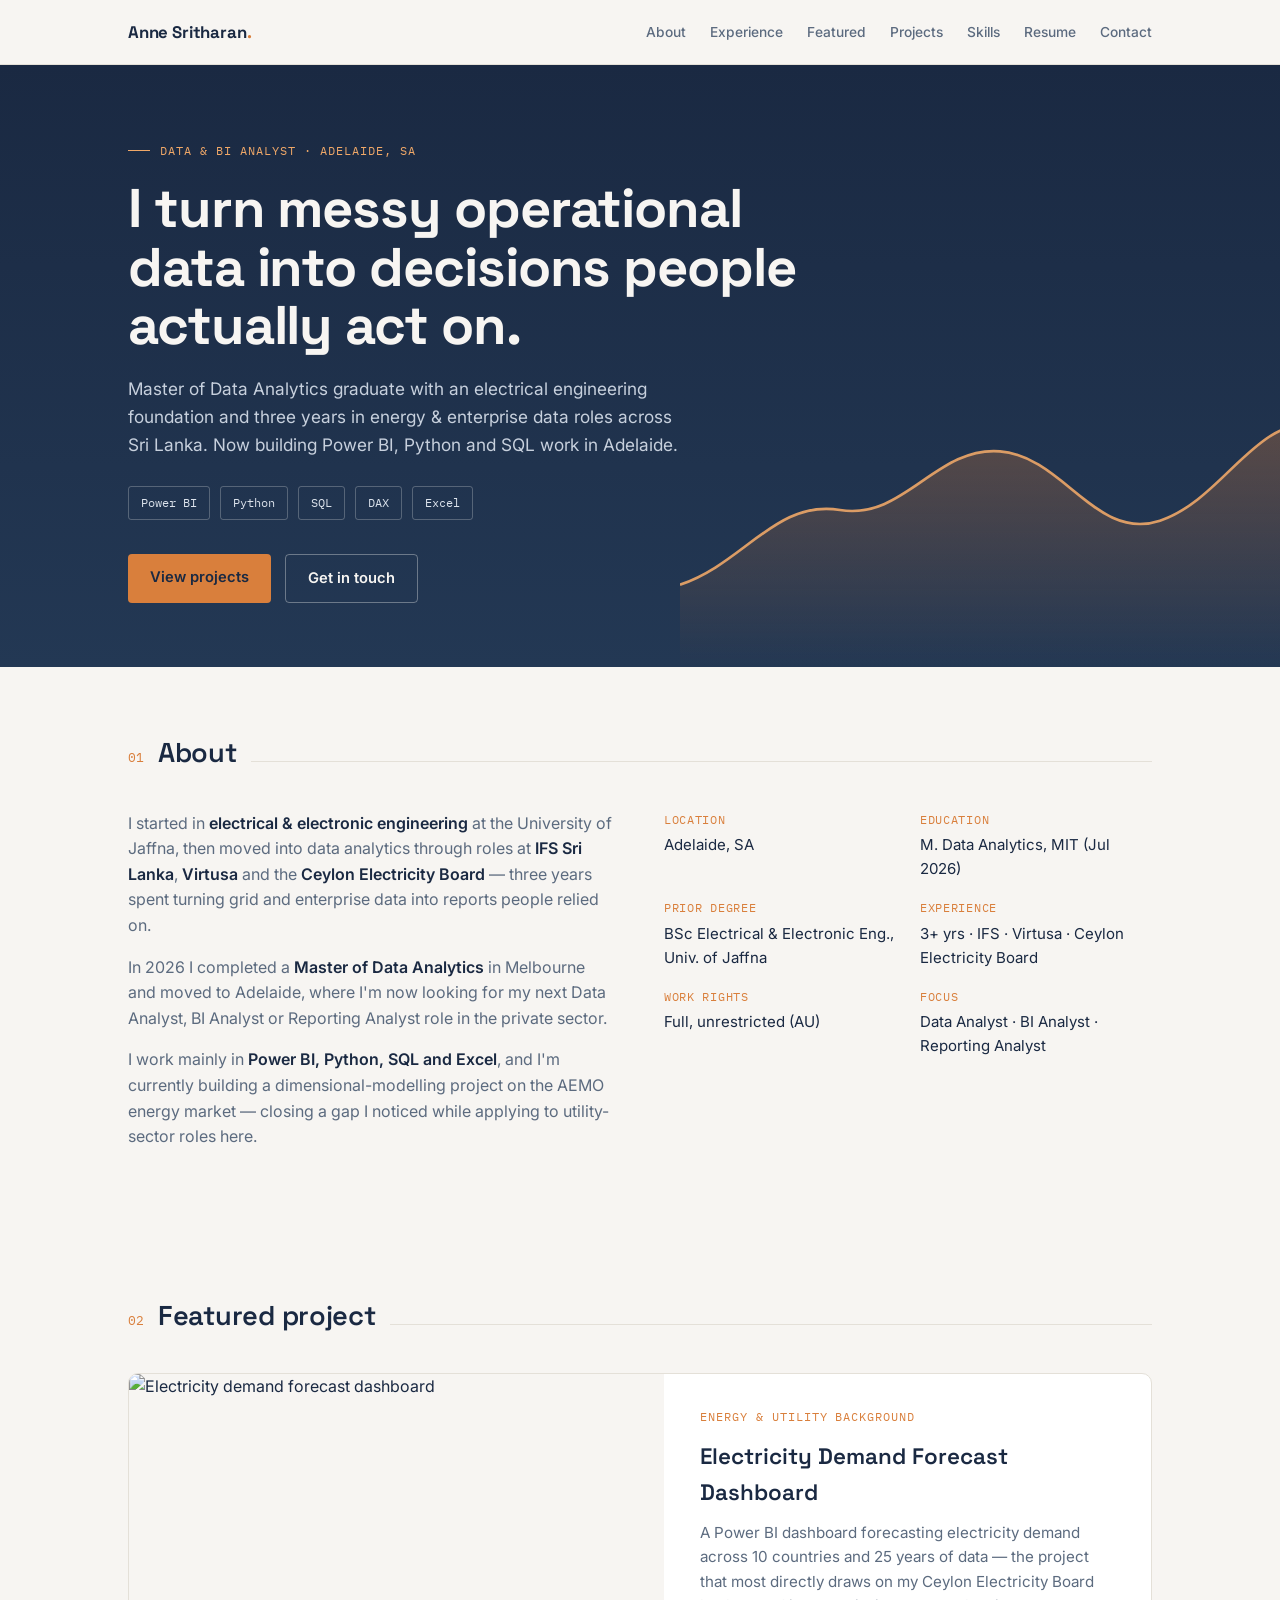
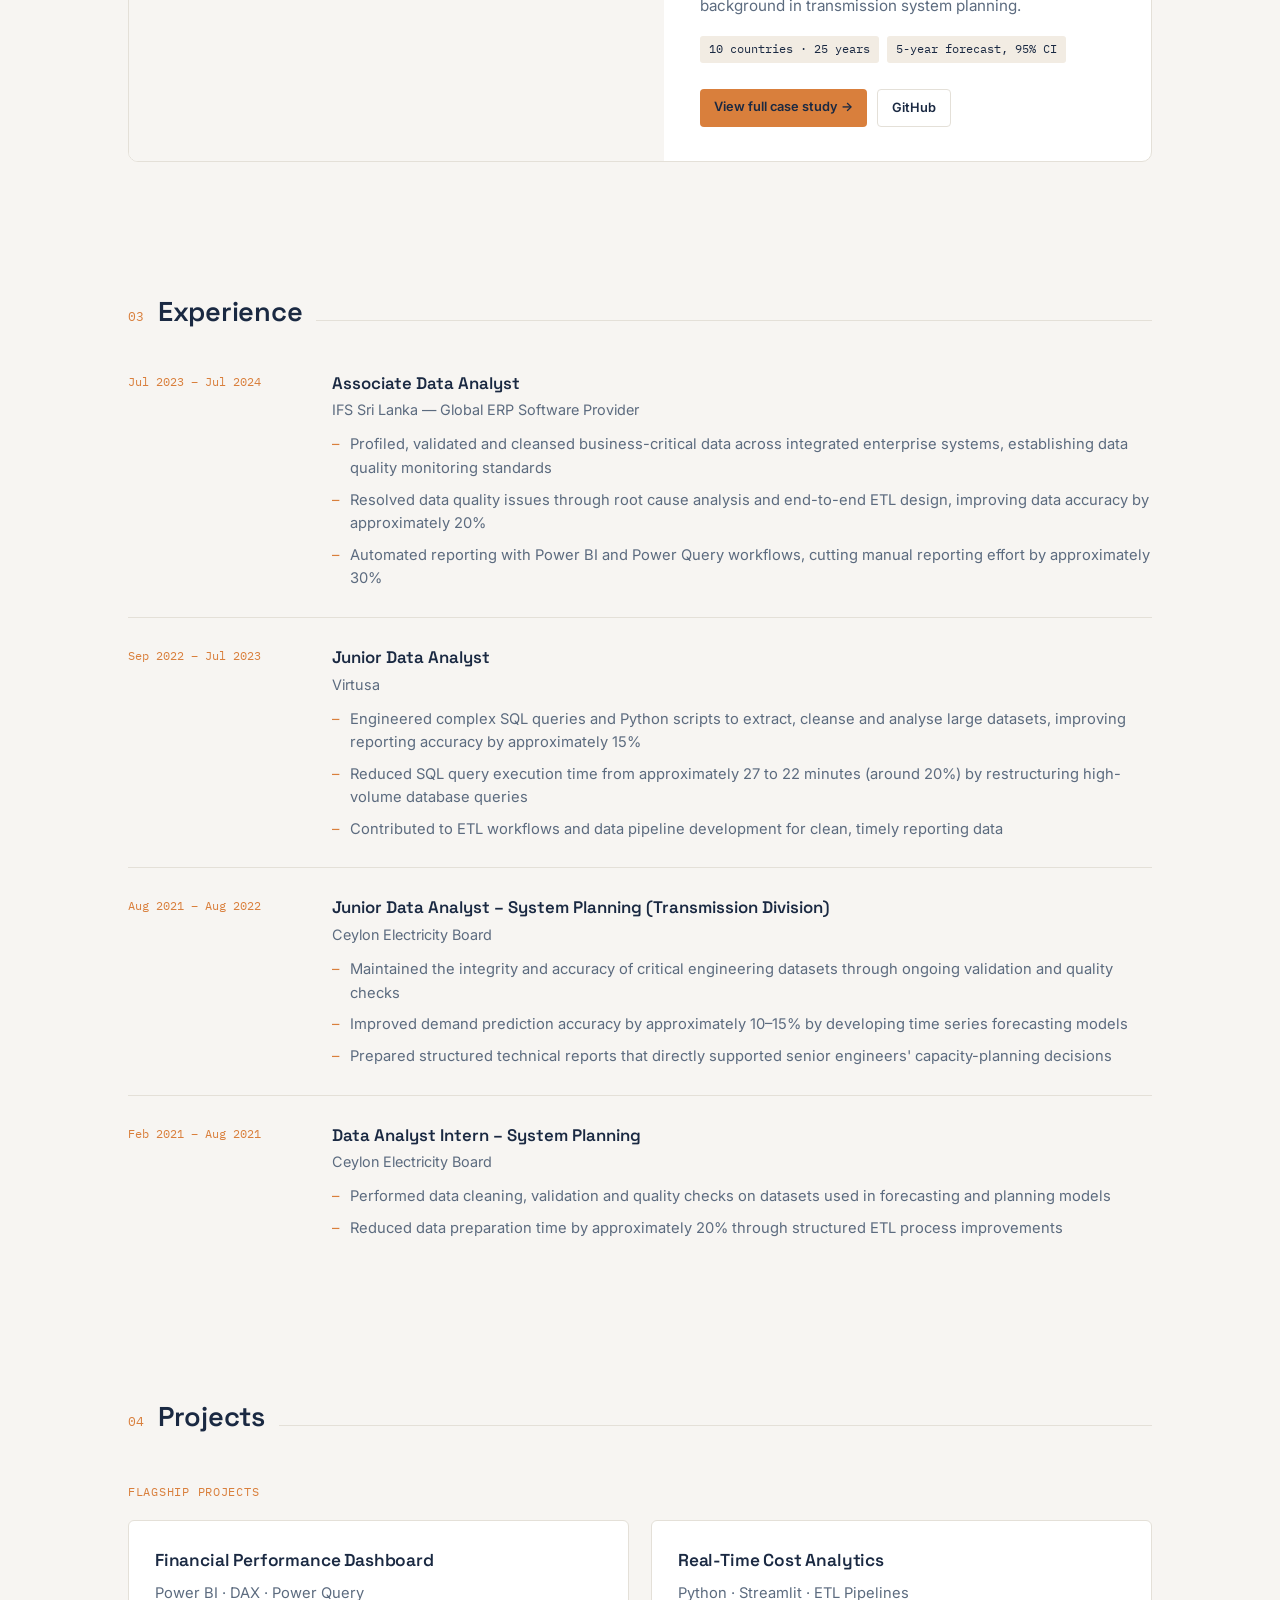
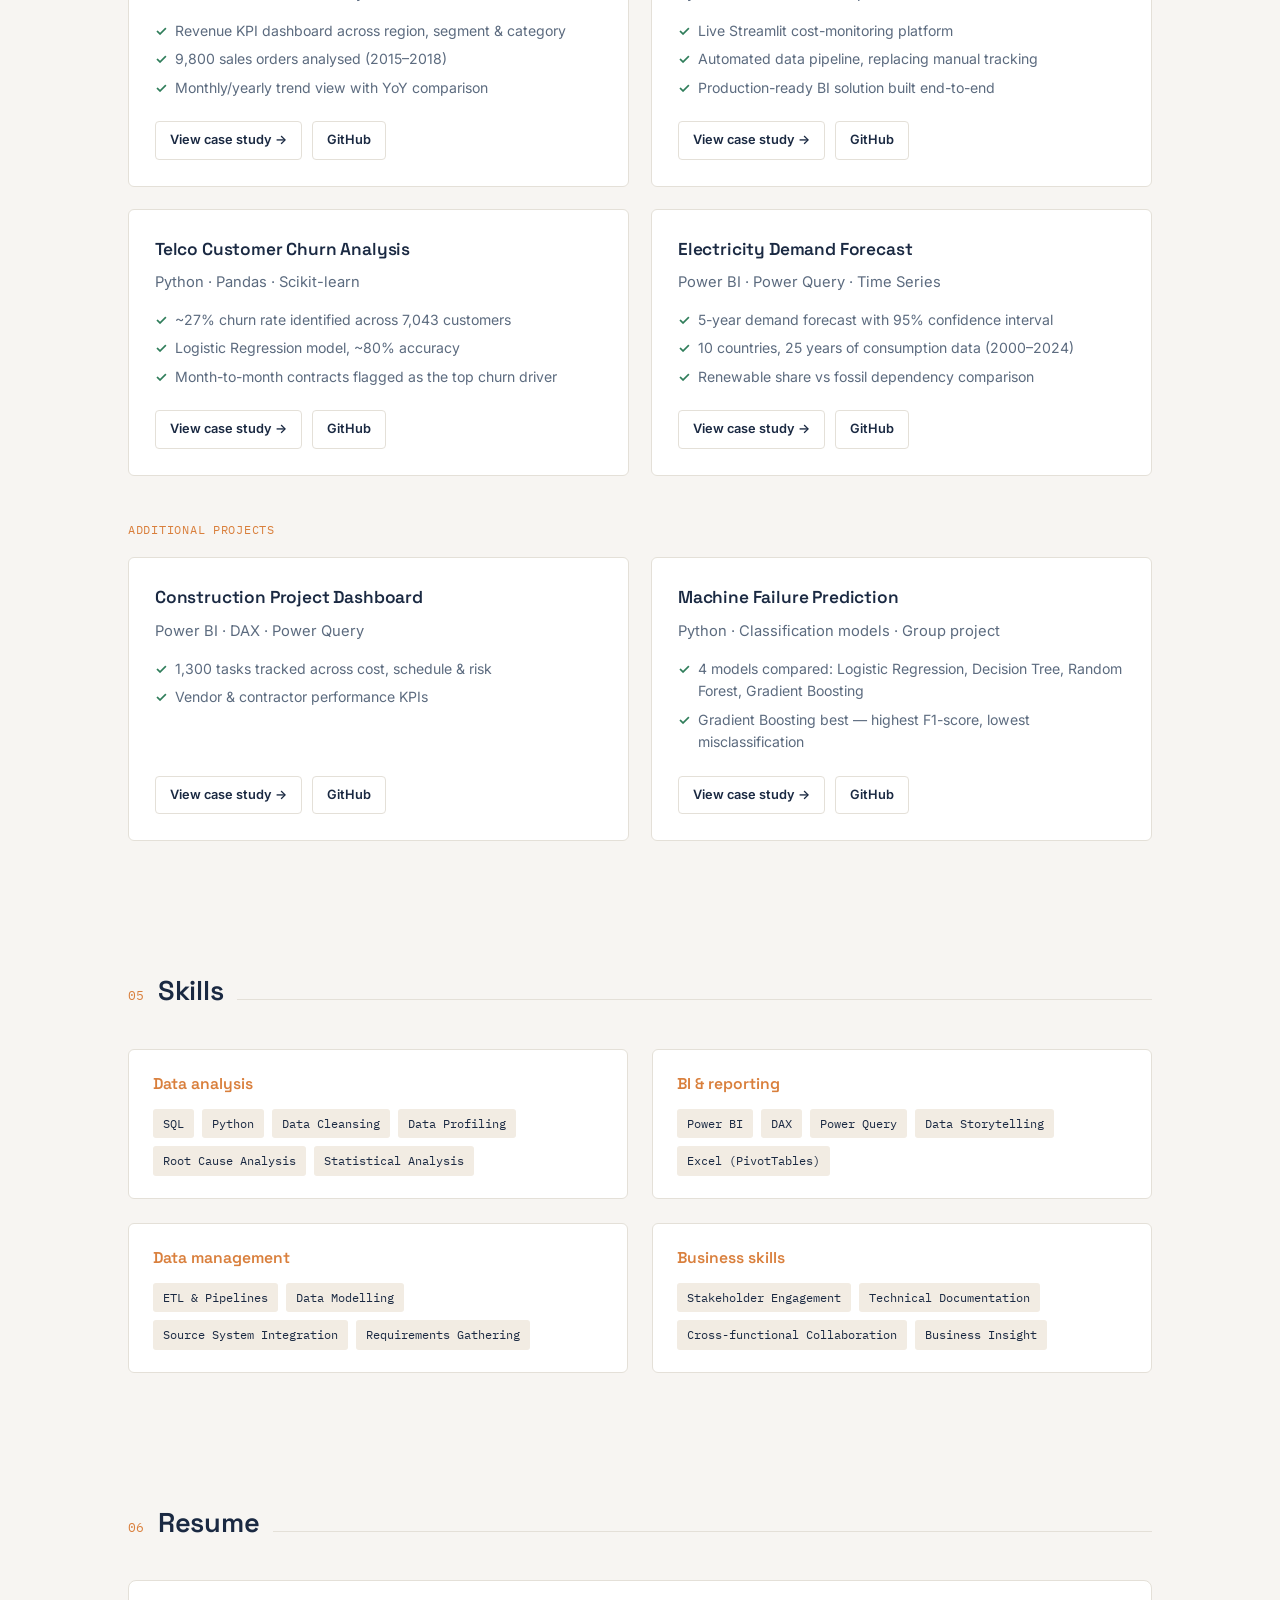
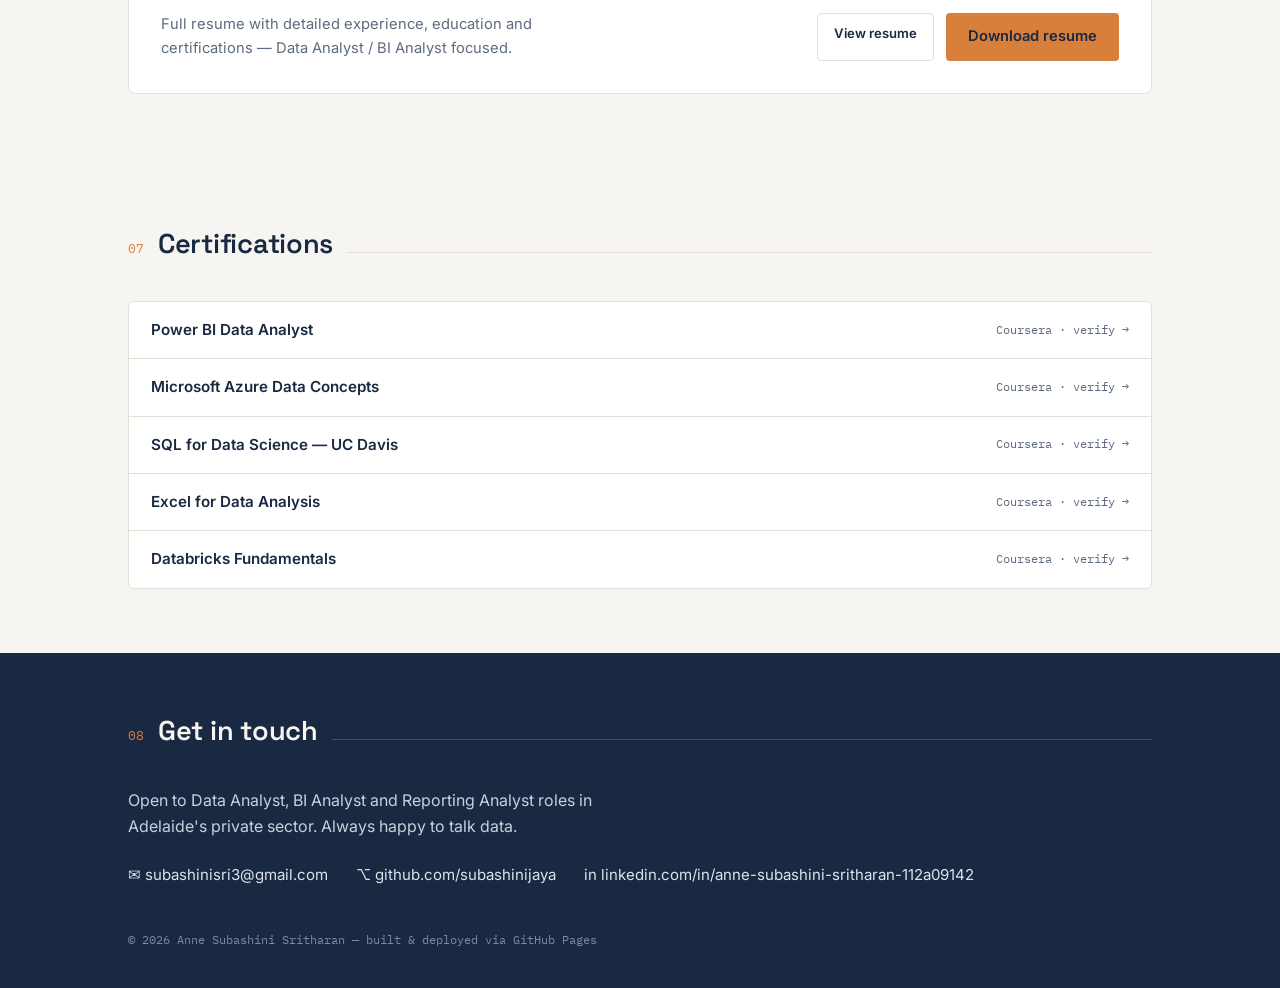
==== index.html @ 5f138689 "Add files via upload" ====
<!DOCTYPE html>
<html lang="en">
<head>
<meta charset="UTF-8">
<meta name="viewport" content="width=device-width, initial-scale=1.0">
<title>Anne Subashini Sritharan — Data & BI Analyst</title>
<meta name="description" content="Data Analyst portfolio — Power BI, Python, SQL, dimensional modelling. Adelaide, SA.">
<link rel="preconnect" href="https://fonts.googleapis.com">
<link href="https://fonts.googleapis.com/css2?family=Space+Grotesk:wght@400;500;600;700&family=Inter:wght@400;500;600&family=IBM+Plex+Mono:wght@400;500&display=swap" rel="stylesheet">
<link rel="stylesheet" href="style.css">
</head>
<body>

<nav>
  <div class="wrap">
    <a class="brand" href="#top">Anne&nbsp;Sritharan<span>.</span></a>
    <div class="navlinks">
      <a href="#about">About</a>
      <a href="#experience">Experience</a>
      <a href="#featured">Featured</a>
      <a href="#work">Projects</a>
      <a href="#skills">Skills</a>
      <a href="#resume">Resume</a>
      <a href="#contact">Contact</a>
    </div>
  </div>
</nav>

<header class="hero" id="top">
  <div class="wrap">
    <div class="eyebrow">Data &amp; BI Analyst · Adelaide, SA</div>
    <h1>I turn messy operational data into decisions people actually act on.</h1>
    <p class="hero-sub">Master of Data Analytics graduate with an electrical engineering foundation and three years in energy &amp; enterprise data roles across Sri Lanka. Now building Power BI, Python and SQL work in Adelaide.</p>
    <div class="hero-tags">
      <span class="tag">Power BI</span>
      <span class="tag">Python</span>
      <span class="tag">SQL</span>
      <span class="tag">DAX</span>
      <span class="tag">Excel</span>
    </div>
    <div class="hero-cta">
      <a class="btn btn-primary" href="#work">View projects</a>
      <a class="btn btn-ghost" href="#contact">Get in touch</a>
    </div>
  </div>

  <div class="curve-wrap">
    <svg viewBox="0 0 600 300" width="100%" height="100%" aria-hidden="true">
      <defs>
        <linearGradient id="curveFill" x1="0" y1="0" x2="0" y2="1">
          <stop offset="0%" stop-color="#D97F3C" stop-opacity="0.35"/>
          <stop offset="100%" stop-color="#D97F3C" stop-opacity="0"/>
        </linearGradient>
      </defs>
      <path class="curve-fill" fill="url(#curveFill)" d="M0,220 C60,200 90,140 150,150 C210,160 240,90 300,95 C360,100 390,180 450,160 C510,140 540,60 600,70 L600,300 L0,300 Z"/>
      <path class="curve-line" fill="none" stroke="#F0A868" stroke-width="2.5" d="M0,220 C60,200 90,140 150,150 C210,160 240,90 300,95 C360,100 390,180 450,160 C510,140 540,60 600,70"/>
      <circle class="curve-dot" cx="600" cy="70" r="5" fill="#F0A868"/>
    </svg>
  </div>
</header>

<main>
  <section id="about">
    <div class="wrap">
      <div class="sec-head"><span class="sec-num">01</span><h2>About</h2><span class="sec-line"></span></div>
      <div class="about-grid">
        <div>
          <p>I started in <strong>electrical &amp; electronic engineering</strong> at the University of Jaffna, then moved into data analytics through roles at <strong>IFS Sri Lanka</strong>, <strong>Virtusa</strong> and the <strong>Ceylon Electricity Board</strong> — three years spent turning grid and enterprise data into reports people relied on.</p>
          <p>In 2026 I completed a <strong>Master of Data Analytics</strong> in Melbourne and moved to Adelaide, where I'm now looking for my next Data Analyst, BI Analyst or Reporting Analyst role in the private sector.</p>
          <p>I work mainly in <strong>Power BI, Python, SQL and Excel</strong>, and I'm currently building a dimensional-modelling project on the AEMO energy market — closing a gap I noticed while applying to utility-sector roles here.</p>
        </div>
        <dl class="facts">
          <div class="fact"><dt>Location</dt><dd>Adelaide, SA</dd></div>
          <div class="fact"><dt>Education</dt><dd>M. Data Analytics, MIT (Jul 2026)</dd></div>
          <div class="fact"><dt>Prior degree</dt><dd>BSc Electrical &amp; Electronic Eng., Univ. of Jaffna</dd></div>
          <div class="fact"><dt>Experience</dt><dd>3+ yrs · IFS · Virtusa · Ceylon Electricity Board</dd></div>
          <div class="fact"><dt>Work rights</dt><dd>Full, unrestricted (AU)</dd></div>
          <div class="fact"><dt>Focus</dt><dd>Data Analyst · BI Analyst · Reporting Analyst</dd></div>
        </dl>
      </div>
    </div>
  </section>

  <section id="featured">
    <div class="wrap">
      <div class="sec-head"><span class="sec-num">02</span><h2>Featured project</h2><span class="sec-line"></span></div>
      <div class="featured-box">
        <img class="featured-img" src="https://raw.githubusercontent.com/subashinijaya/electricity-demand-forecast-dashboard/main/screenshot_forecast.png" alt="Electricity demand forecast dashboard">
        <div class="featured-copy">
          <div class="featured-label">Energy &amp; utility background</div>
          <h3>Electricity Demand Forecast Dashboard</h3>
          <p>A Power BI dashboard forecasting electricity demand across 10 countries and 25 years of data — the project that most directly draws on my Ceylon Electricity Board background in transmission system planning.</p>
          <div class="stat-row">
            <span class="stat">10 countries · 25 years</span>
            <span class="stat">5-year forecast, 95% CI</span>
          </div>
          <div class="card-btns">
            <a class="btn btn-primary btn-sm" href="projects/electricity-demand-forecast.html">View full case study →</a>
            <a class="btn btn-outline btn-sm" href="https://github.com/subashinijaya/electricity-demand-forecast-dashboard" target="_blank" rel="noopener">GitHub</a>
          </div>
        </div>
      </div>
    </div>
  </section>

  <section id="experience">
    <div class="wrap">
      <div class="sec-head"><span class="sec-num">03</span><h2>Experience</h2><span class="sec-line"></span></div>
      <div class="xp-list">

        <div class="xp-item">
          <div class="xp-dates">Jul 2023 – Jul 2024</div>
          <div>
            <div class="xp-role">Associate Data Analyst</div>
            <div class="xp-org">IFS Sri Lanka — Global ERP Software Provider</div>
            <ul>
              <li>Profiled, validated and cleansed business-critical data across integrated enterprise systems, establishing data quality monitoring standards</li>
              <li>Resolved data quality issues through root cause analysis and end-to-end ETL design, improving data accuracy by approximately 20%</li>
              <li>Automated reporting with Power BI and Power Query workflows, cutting manual reporting effort by approximately 30%</li>
            </ul>
          </div>
        </div>

        <div class="xp-item">
          <div class="xp-dates">Sep 2022 – Jul 2023</div>
          <div>
            <div class="xp-role">Junior Data Analyst</div>
            <div class="xp-org">Virtusa</div>
            <ul>
              <li>Engineered complex SQL queries and Python scripts to extract, cleanse and analyse large datasets, improving reporting accuracy by approximately 15%</li>
              <li>Reduced SQL query execution time from approximately 27 to 22 minutes (around 20%) by restructuring high-volume database queries</li>
              <li>Contributed to ETL workflows and data pipeline development for clean, timely reporting data</li>
            </ul>
          </div>
        </div>

        <div class="xp-item">
          <div class="xp-dates">Aug 2021 – Aug 2022</div>
          <div>
            <div class="xp-role">Junior Data Analyst – System Planning (Transmission Division)</div>
            <div class="xp-org">Ceylon Electricity Board</div>
            <ul>
              <li>Maintained the integrity and accuracy of critical engineering datasets through ongoing validation and quality checks</li>
              <li>Improved demand prediction accuracy by approximately 10–15% by developing time series forecasting models</li>
              <li>Prepared structured technical reports that directly supported senior engineers' capacity-planning decisions</li>
            </ul>
          </div>
        </div>

        <div class="xp-item">
          <div class="xp-dates">Feb 2021 – Aug 2021</div>
          <div>
            <div class="xp-role">Data Analyst Intern – System Planning</div>
            <div class="xp-org">Ceylon Electricity Board</div>
            <ul>
              <li>Performed data cleaning, validation and quality checks on datasets used in forecasting and planning models</li>
              <li>Reduced data preparation time by approximately 20% through structured ETL process improvements</li>
            </ul>
          </div>
        </div>

      </div>
    </div>
  </section>

  <section id="work">
    <div class="wrap">
      <div class="sec-head"><span class="sec-num">04</span><h2>Projects</h2><span class="sec-line"></span></div>

      <div class="projects-eyebrow">Flagship projects</div>
      <div class="grid">

        <div class="card">
          <h3>Financial Performance Dashboard</h3>
          <p>Power BI · DAX · Power Query</p>
          <ul class="card-checks">
            <li>Revenue KPI dashboard across region, segment &amp; category</li>
            <li>9,800 sales orders analysed (2015–2018)</li>
            <li>Monthly/yearly trend view with YoY comparison</li>
          </ul>
          <div class="card-btns">
            <a class="btn btn-outline btn-sm" href="projects/financial-performance-dashboard.html">View case study →</a>
            <a class="btn btn-outline btn-sm" href="https://github.com/subashinijaya/Financial-performance-dashboard-powerbi" target="_blank" rel="noopener">GitHub</a>
          </div>
        </div>

        <div class="card">
          <h3>Real-Time Cost Analytics</h3>
          <p>Python · Streamlit · ETL Pipelines</p>
          <ul class="card-checks">
            <li>Live Streamlit cost-monitoring platform</li>
            <li>Automated data pipeline, replacing manual tracking</li>
            <li>Production-ready BI solution built end-to-end</li>
          </ul>
          <div class="card-btns">
            <a class="btn btn-outline btn-sm" href="projects/real-time-cost-analytics.html">View case study →</a>
            <a class="btn btn-outline btn-sm" href="https://github.com/subashinijaya/websiteon-real-time-data-visualisation-cost-analytics" target="_blank" rel="noopener">GitHub</a>
          </div>
        </div>

        <div class="card">
          <h3>Telco Customer Churn Analysis</h3>
          <p>Python · Pandas · Scikit-learn</p>
          <ul class="card-checks">
            <li>~27% churn rate identified across 7,043 customers</li>
            <li>Logistic Regression model, ~80% accuracy</li>
            <li>Month-to-month contracts flagged as the top churn driver</li>
          </ul>
          <div class="card-btns">
            <a class="btn btn-outline btn-sm" href="projects/telco-customer-churn.html">View case study →</a>
            <a class="btn btn-outline btn-sm" href="https://github.com/subashinijaya/Telco-customer-churn-analysis" target="_blank" rel="noopener">GitHub</a>
          </div>
        </div>

        <div class="card">
          <h3>Electricity Demand Forecast</h3>
          <p>Power BI · Power Query · Time Series</p>
          <ul class="card-checks">
            <li>5-year demand forecast with 95% confidence interval</li>
            <li>10 countries, 25 years of consumption data (2000–2024)</li>
            <li>Renewable share vs fossil dependency comparison</li>
          </ul>
          <div class="card-btns">
            <a class="btn btn-outline btn-sm" href="projects/electricity-demand-forecast.html">View case study →</a>
            <a class="btn btn-outline btn-sm" href="https://github.com/subashinijaya/electricity-demand-forecast-dashboard" target="_blank" rel="noopener">GitHub</a>
          </div>
        </div>

      </div>

      <div class="projects-eyebrow">Additional projects</div>
      <div class="grid">

        <div class="card">
          <h3>Construction Project Dashboard</h3>
          <p>Power BI · DAX · Power Query</p>
          <ul class="card-checks">
            <li>1,300 tasks tracked across cost, schedule &amp; risk</li>
            <li>Vendor &amp; contractor performance KPIs</li>
          </ul>
          <div class="card-btns">
            <a class="btn btn-outline btn-sm" href="projects/construction-project-dashboard.html">View case study →</a>
            <a class="btn btn-outline btn-sm" href="https://github.com/subashinijaya/construction-project-dashboard-powerbi" target="_blank" rel="noopener">GitHub</a>
          </div>
        </div>

        <div class="card">
          <h3>Machine Failure Prediction</h3>
          <p>Python · Classification models · Group project</p>
          <ul class="card-checks">
            <li>4 models compared: Logistic Regression, Decision Tree, Random Forest, Gradient Boosting</li>
            <li>Gradient Boosting best — highest F1-score, lowest misclassification</li>
          </ul>
          <div class="card-btns">
            <a class="btn btn-outline btn-sm" href="projects/machine-failure-prediction.html">View case study →</a>
            <a class="btn btn-outline btn-sm" href="https://github.com/subashinijaya/Machine-Failure-Prediction-MDA-Assignment-2-Samar_Group_3-" target="_blank" rel="noopener">GitHub</a>
          </div>
        </div>

      </div>
    </div>
  </section>

  <section id="skills">
    <div class="wrap">
      <div class="sec-head"><span class="sec-num">05</span><h2>Skills</h2><span class="sec-line"></span></div>
      <div class="skills-grid">
        <div class="skill-card">
          <h4>Data analysis</h4>
          <div class="skill-tags">
            <span class="skill-tag">SQL</span><span class="skill-tag">Python</span>
            <span class="skill-tag">Data Cleansing</span><span class="skill-tag">Data Profiling</span>
            <span class="skill-tag">Root Cause Analysis</span><span class="skill-tag">Statistical Analysis</span>
          </div>
        </div>
        <div class="skill-card">
          <h4>BI &amp; reporting</h4>
          <div class="skill-tags">
            <span class="skill-tag">Power BI</span><span class="skill-tag">DAX</span>
            <span class="skill-tag">Power Query</span><span class="skill-tag">Data Storytelling</span>
            <span class="skill-tag">Excel (PivotTables)</span>
          </div>
        </div>
        <div class="skill-card">
          <h4>Data management</h4>
          <div class="skill-tags">
            <span class="skill-tag">ETL &amp; Pipelines</span><span class="skill-tag">Data Modelling</span>
            <span class="skill-tag">Source System Integration</span><span class="skill-tag">Requirements Gathering</span>
          </div>
        </div>
        <div class="skill-card">
          <h4>Business skills</h4>
          <div class="skill-tags">
            <span class="skill-tag">Stakeholder Engagement</span><span class="skill-tag">Technical Documentation</span>
            <span class="skill-tag">Cross-functional Collaboration</span><span class="skill-tag">Business Insight</span>
          </div>
        </div>
      </div>
    </div>
  </section>

  <section id="resume">
    <div class="wrap">
      <div class="sec-head"><span class="sec-num">06</span><h2>Resume</h2><span class="sec-line"></span></div>
      <div class="resume-box">
        <p>Full resume with detailed experience, education and certifications — Data Analyst / BI Analyst focused.</p>
        <div class="resume-btns">
          <a class="btn btn-outline" href="resume.pdf" target="_blank" rel="noopener">View resume</a>
          <a class="btn btn-primary" href="resume.pdf" download>Download resume</a>
        </div>
      </div>
    </div>
  </section>

  <section id="certs">
    <div class="wrap">
      <div class="sec-head"><span class="sec-num">07</span><h2>Certifications</h2><span class="sec-line"></span></div>
      <div class="cert-strip">
        <a class="cert-row" href="https://coursera.org/share/1ddd93a3a588bc43c17689c14faf45d8" target="_blank" rel="noopener">
          <span class="cert-name">Power BI Data Analyst</span><span class="cert-verify">Coursera · verify →</span>
        </a>
        <a class="cert-row" href="https://coursera.org/account/accomplishments/verify/MV4A71AQ9XW8" target="_blank" rel="noopener">
          <span class="cert-name">Microsoft Azure Data Concepts</span><span class="cert-verify">Coursera · verify →</span>
        </a>
        <a class="cert-row" href="https://coursera.org/share/883ef3833fe3de2aec8ce6072e7087b4" target="_blank" rel="noopener">
          <span class="cert-name">SQL for Data Science — UC Davis</span><span class="cert-verify">Coursera · verify →</span>
        </a>
        <a class="cert-row" href="https://coursera.org/share/2dd1b2917acecacb74b7dd020d68e852" target="_blank" rel="noopener">
          <span class="cert-name">Excel for Data Analysis</span><span class="cert-verify">Coursera · verify →</span>
        </a>
        <a class="cert-row" href="https://coursera.org/share/867f3900a7d1e16bde4b4870dbc1e774" target="_blank" rel="noopener">
          <span class="cert-name">Databricks Fundamentals</span><span class="cert-verify">Coursera · verify →</span>
        </a>
      </div>
    </div>
  </section>
</main>

<footer id="contact">
  <div class="wrap">
    <div class="sec-head"><span class="sec-num">08</span><h2>Get in touch</h2><span class="sec-line-dark"></span></div>
    <p style="color:#C7D0DD; max-width:520px;">Open to Data Analyst, BI Analyst and Reporting Analyst roles in Adelaide's private sector. Always happy to talk data.</p>
    <div class="contact-row">
      <a class="contact-item" href="mailto:subashinisri3@gmail.com">✉ subashinisri3@gmail.com</a>
      <a class="contact-item" href="https://github.com/subashinijaya" target="_blank" rel="noopener">⌥ github.com/subashinijaya</a>
      <a class="contact-item" href="https://linkedin.com/in/anne-subashini-sritharan-112a09142" target="_blank" rel="noopener">in linkedin.com/in/anne-subashini-sritharan-112a09142</a>
    </div>
    <div class="foot-note">© 2026 Anne Subashini Sritharan — built &amp; deployed via GitHub Pages</div>
  </div>
</footer>

</body>
</html>
---- style.css ----
:root{
  --navy:#1A2942;
  --navy-2:#233854;
  --copper:#D97F3C;
  --copper-light:#F0A868;
  --cream:#F7F5F2;
  --paper:#FFFFFF;
  --ink:#1A2942;
  --ink-soft:#5C6B7F;
  --line:#E4E0D8;
  --good:#2F7D5A;
  --good-bg:#E7F2EC;
  --mono: 'IBM Plex Mono', monospace;
  --display: 'Space Grotesk', sans-serif;
  --body: 'Inter', sans-serif;
}
*{box-sizing:border-box; margin:0; padding:0;}
html{scroll-behavior:smooth;}
body{
  background:var(--cream);
  color:var(--ink);
  font-family:var(--body);
  line-height:1.6;
  -webkit-font-smoothing:antialiased;
}
a{color:inherit;}
.wrap{max-width:1080px; margin:0 auto; padding:0 28px;}
a:focus-visible, button:focus-visible{outline:2px solid var(--copper); outline-offset:3px;}
@media (prefers-reduced-motion: reduce){ *{animation:none !important; transition:none !important;} }

/* ---------- NAV ---------- */
nav{ position:sticky; top:0; z-index:50; background:rgba(247,245,242,0.92); backdrop-filter:blur(8px); border-bottom:1px solid var(--line); }
nav .wrap{display:flex; justify-content:space-between; align-items:center; height:64px;}
.brand{font-family:var(--display); font-weight:700; font-size:1.05rem; letter-spacing:-0.01em; text-decoration:none; color:var(--ink);}
.brand span{color:var(--copper);}
.navlinks{display:flex; gap:24px; font-size:0.86rem; font-weight:500;}
.navlinks a{text-decoration:none; color:var(--ink-soft); transition:color .15s;}
.navlinks a:hover{color:var(--copper);}
@media (max-width:760px){.navlinks{display:none;}}

/* ---------- HERO ---------- */
.hero{ padding:76px 0 64px; position:relative; overflow:hidden; background:linear-gradient(180deg, var(--navy) 0%, var(--navy-2) 100%); color:var(--cream); }
.hero .wrap{position:relative; z-index:2;}
.eyebrow{ font-family:var(--mono); font-size:0.78rem; letter-spacing:0.08em; text-transform:uppercase; color:var(--copper-light); margin-bottom:18px; display:flex; align-items:center; gap:10px; }
.eyebrow::before{content:''; width:22px; height:1px; background:var(--copper-light); display:inline-block;}
h1{ font-family:var(--display); font-weight:700; font-size:clamp(2.1rem, 4.4vw, 3.4rem); letter-spacing:-0.02em; line-height:1.08; max-width:720px; }
.hero-sub{ font-size:1.08rem; color:#C7D0DD; max-width:560px; margin-top:20px; font-weight:400; }
.hero-tags{display:flex; flex-wrap:wrap; gap:10px; margin-top:28px;}
.tag{ font-family:var(--mono); font-size:0.76rem; padding:6px 12px; border:1px solid rgba(247,245,242,0.25); border-radius:3px; color:#DCE3EC; }
.hero-cta{margin-top:34px; display:flex; gap:14px; flex-wrap:wrap;}
.btn{ font-family:var(--body); font-weight:600; font-size:0.92rem; padding:12px 22px; border-radius:4px; text-decoration:none; display:inline-block; transition:transform .15s, background .15s; border:none; cursor:pointer; }
.btn-primary{background:var(--copper); color:var(--navy);}
.btn-primary:hover{background:var(--copper-light); transform:translateY(-1px);}
.btn-ghost{border:1px solid rgba(247,245,242,0.35); color:var(--cream); background:transparent;}
.btn-ghost:hover{border-color:var(--copper-light); color:var(--copper-light);}
.btn-outline{border:1px solid var(--line); color:var(--navy); background:var(--paper); font-size:0.82rem; padding:9px 16px;}
.btn-outline:hover{border-color:var(--copper); color:var(--copper);}
.btn-sm{font-size:0.8rem; padding:8px 14px;}

/* animated demand curve */
.curve-wrap{position:absolute; right:-40px; bottom:-10px; width:56%; max-width:640px; opacity:0.9;}
@media (max-width:820px){.curve-wrap{display:none;}}
.curve-line{ stroke-dasharray:1400; stroke-dashoffset:1400; animation:draw 2.6s ease-out forwards; }
.curve-fill{opacity:0; animation:fadein 1.4s ease-out 1.6s forwards;}
.curve-dot{opacity:0; animation:fadein .5s ease-out 2.4s forwards;}
@keyframes draw{to{stroke-dashoffset:0;}}
@keyframes fadein{to{opacity:1;}}

/* ---------- SECTION HEADS ---------- */
section{padding:64px 0;}
.sec-head{display:flex; align-items:baseline; gap:14px; margin-bottom:36px;}
.sec-num{font-family:var(--mono); color:var(--copper); font-size:0.8rem;}
h2{font-family:var(--display); font-weight:600; font-size:1.7rem; letter-spacing:-0.01em;}
.sec-line{flex:1; height:1px; background:var(--line);}
.sec-sub{font-size:0.92rem; color:var(--ink-soft); margin:-24px 0 30px;}

/* ---------- ABOUT ---------- */
.about-grid{display:grid; grid-template-columns:1fr 1fr; gap:48px; align-items:start;}
@media (max-width:760px){.about-grid{grid-template-columns:1fr;}}
.about-grid p{color:var(--ink-soft); margin-bottom:16px; font-size:1rem;}
.about-grid p strong{color:var(--ink); font-weight:600;}
.facts{display:grid; grid-template-columns:1fr 1fr; gap:18px 24px;}
.fact dt{font-family:var(--mono); font-size:0.72rem; text-transform:uppercase; letter-spacing:0.06em; color:var(--copper); margin-bottom:4px;}
.fact dd{font-size:0.94rem; color:var(--ink);}

/* ---------- EXPERIENCE ---------- */
.xp-list{display:flex; flex-direction:column; gap:0;}
.xp-item{display:grid; grid-template-columns:180px 1fr; gap:24px; padding:26px 0; border-bottom:1px solid var(--line);}
.xp-item:first-child{padding-top:0;}
.xp-item:last-child{border-bottom:none;}
@media (max-width:700px){.xp-item{grid-template-columns:1fr; gap:6px;}}
.xp-dates{font-family:var(--mono); font-size:0.78rem; color:var(--copper); padding-top:2px;}
.xp-role{font-family:var(--display); font-weight:600; font-size:1.05rem; margin-bottom:2px;}
.xp-org{font-size:0.9rem; color:var(--ink-soft); margin-bottom:12px;}
.xp-item ul{list-style:none; display:flex; flex-direction:column; gap:8px;}
.xp-item li{position:relative; padding-left:18px; color:var(--ink-soft); font-size:0.92rem;}
.xp-item li::before{content:'–'; position:absolute; left:0; color:var(--copper);}

/* ---------- PROJECTS ---------- */
.projects-eyebrow{font-family:var(--mono); font-size:0.76rem; text-transform:uppercase; letter-spacing:0.06em; color:var(--copper); margin:44px 0 18px;}
.projects-eyebrow:first-of-type{margin-top:0;}
.grid{display:grid; grid-template-columns:repeat(2, 1fr); gap:22px;}
@media (max-width:760px){.grid{grid-template-columns:1fr;}}
.card{ background:var(--paper); border:1px solid var(--line); border-radius:6px; padding:26px; display:flex; flex-direction:column; transition:border-color .15s, transform .15s; }
.card:hover{border-color:var(--copper); transform:translateY(-2px);}
.card h3{font-family:var(--display); font-size:1.08rem; font-weight:600; margin-bottom:8px; letter-spacing:-0.01em;}
.card p{color:var(--ink-soft); font-size:0.92rem; margin-bottom:14px;}
.stat-row{display:flex; flex-wrap:wrap; gap:8px; margin-bottom:14px;}
.stat{ font-family:var(--mono); font-size:0.72rem; background:#F2ECE3; color:var(--navy); padding:4px 9px; border-radius:3px; }
.card-tools{font-family:var(--mono); font-size:0.72rem; color:var(--ink-soft); margin-bottom:16px;}
.card-checks{list-style:none; margin-bottom:16px; display:flex; flex-direction:column; gap:6px;}
.card-checks li{font-size:0.88rem; color:var(--ink-soft); padding-left:20px; position:relative;}
.card-checks li::before{content:'✓'; position:absolute; left:0; color:var(--good); font-weight:600;}
.card-btns{margin-top:auto; display:flex; gap:10px; flex-wrap:wrap; padding-top:6px;}

/* ---------- SKILLS ---------- */
.skills-grid{display:grid; grid-template-columns:repeat(2, 1fr); gap:24px;}
@media (max-width:700px){.skills-grid{grid-template-columns:1fr;}}
.skill-card{background:var(--paper); border:1px solid var(--line); border-radius:6px; padding:22px 24px;}
.skill-card h4{font-family:var(--display); font-size:0.98rem; font-weight:600; margin-bottom:12px; color:var(--copper);}
.skill-tags{display:flex; flex-wrap:wrap; gap:8px;}
.skill-tag{font-family:var(--mono); font-size:0.76rem; background:#F2ECE3; color:var(--navy); padding:5px 10px; border-radius:3px;}

/* ---------- RESUME ---------- */
.resume-box{ background:var(--paper); border:1px solid var(--line); border-radius:8px; padding:32px; display:flex; justify-content:space-between; align-items:center; gap:20px; flex-wrap:wrap; }
.resume-box p{color:var(--ink-soft); font-size:0.92rem; max-width:400px;}
.resume-btns{display:flex; gap:12px; flex-wrap:wrap;}

/* ---------- CERTS ---------- */
.cert-strip{display:flex; flex-direction:column; gap:0; border:1px solid var(--line); border-radius:6px; overflow:hidden; background:var(--paper);}
.cert-row{ display:flex; justify-content:space-between; align-items:center; padding:16px 22px; border-bottom:1px solid var(--line); text-decoration:none; color:var(--ink); transition:background .15s; }
.cert-row:last-child{border-bottom:none;}
.cert-row:hover{background:#F2ECE3;}
.cert-name{font-weight:600; font-size:0.95rem;}
.cert-verify{font-family:var(--mono); font-size:0.74rem; color:var(--ink-soft);}

/* ---------- CONTACT / FOOTER ---------- */
footer{background:var(--navy); color:var(--cream); padding:56px 0 38px;}
footer h2{color:var(--cream);}
.sec-line-dark{flex:1; height:1px; background:rgba(247,245,242,0.18);}
.contact-row{display:flex; flex-wrap:wrap; gap:28px; margin-top:24px;}
.contact-item{font-size:0.94rem; text-decoration:none; color:#DCE3EC; display:flex; align-items:center; gap:8px;}
.contact-item:hover{color:var(--copper-light);}
.foot-note{margin-top:44px; font-family:var(--mono); font-size:0.74rem; color:#7C8AA0;}

/* ---------- FEATURED PROJECT ---------- */
.featured-box{ background:var(--paper); border:1px solid var(--line); border-radius:10px; overflow:hidden; display:grid; grid-template-columns:1.1fr 1fr; }
@media (max-width:800px){.featured-box{grid-template-columns:1fr;}}
.featured-img{width:100%; height:100%; object-fit:cover; display:block; min-height:220px; background:var(--cream);}
.featured-copy{padding:34px 36px; display:flex; flex-direction:column;}
.featured-label{font-family:var(--mono); font-size:0.74rem; text-transform:uppercase; letter-spacing:0.08em; color:var(--copper); margin-bottom:12px;}
.featured-copy h3{font-family:var(--display); font-size:1.4rem; font-weight:600; margin-bottom:10px;}
.featured-copy p{color:var(--ink-soft); font-size:0.95rem; margin-bottom:18px;}
.featured-copy .stat-row{margin-bottom:20px;}
.featured-copy .card-btns{margin-top:auto;}

/* ---------- CASE STUDY PAGE ---------- */
.cs-hero{ padding:44px 0 40px; background:linear-gradient(180deg, var(--navy) 0%, var(--navy-2) 100%); color:var(--cream); }
.cs-back{font-family:var(--mono); font-size:0.8rem; color:var(--copper-light); text-decoration:none; display:inline-flex; align-items:center; gap:6px; margin-bottom:22px;}
.cs-back:hover{color:var(--copper);}
.cs-hero h1{font-size:clamp(1.7rem, 3.6vw, 2.5rem); max-width:100%;}
.cs-hero .hero-sub{max-width:640px;}
.cs-meta{display:flex; flex-wrap:wrap; gap:10px; margin-top:24px;}
.cs-body{max-width:760px; margin:0 auto; padding:56px 28px;}
.cs-section{margin-bottom:44px;}
.cs-section h2{font-size:1.3rem; margin-bottom:14px; display:flex; align-items:center; gap:10px;}
.cs-section h2 .cs-num{font-family:var(--mono); font-size:0.78rem; color:var(--copper); font-weight:400;}
.cs-section p{color:var(--ink-soft); font-size:0.98rem; margin-bottom:12px;}
.cs-section ul{margin:0 0 12px; padding-left:20px; color:var(--ink-soft); font-size:0.96rem;}
.cs-section li{margin-bottom:8px;}
.cs-section li strong{color:var(--ink);}
.cs-placeholder{ background:#FBF3E9; border:1px dashed var(--copper); border-radius:6px; padding:14px 18px; font-size:0.86rem; color:#8A5A22; font-family:var(--mono); }
.cs-cta-row{display:flex; gap:12px; flex-wrap:wrap; margin-top:36px;}
.cs-divider{height:1px; background:var(--line); margin:0 0 44px;}
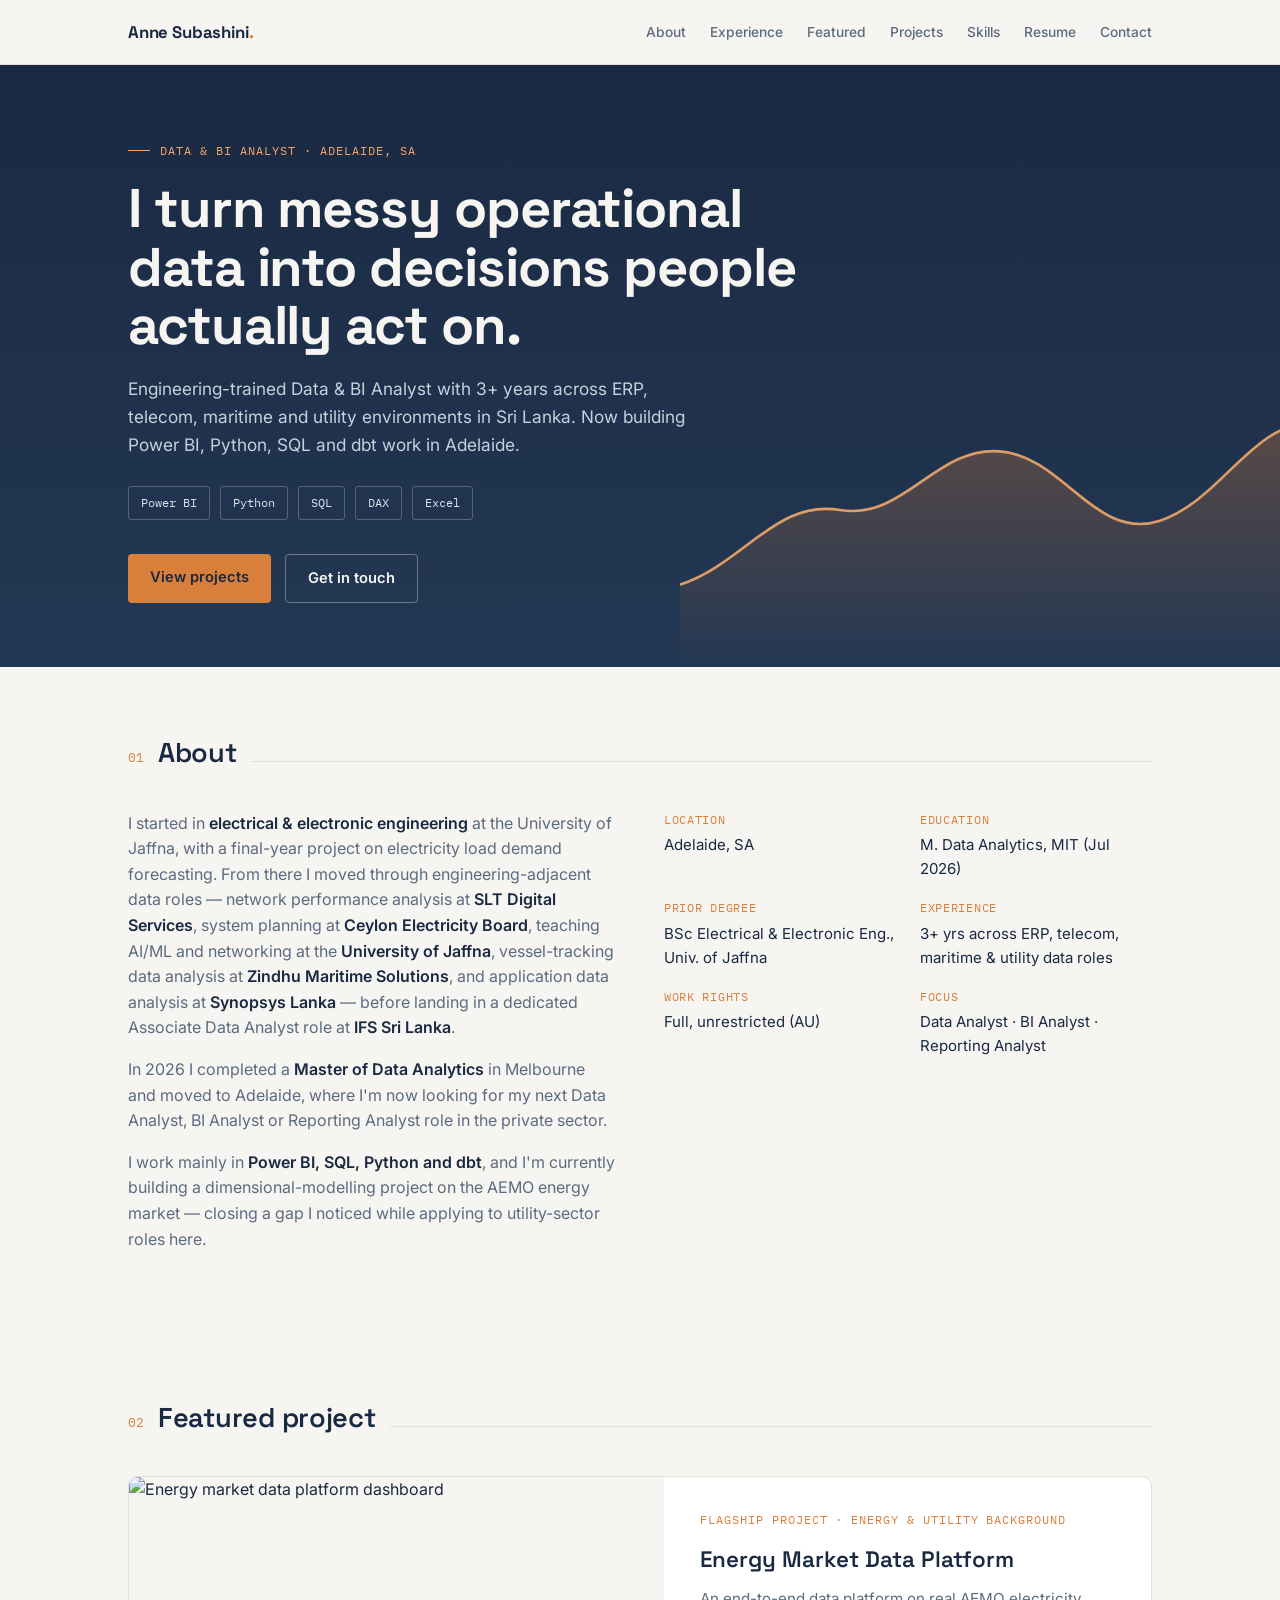
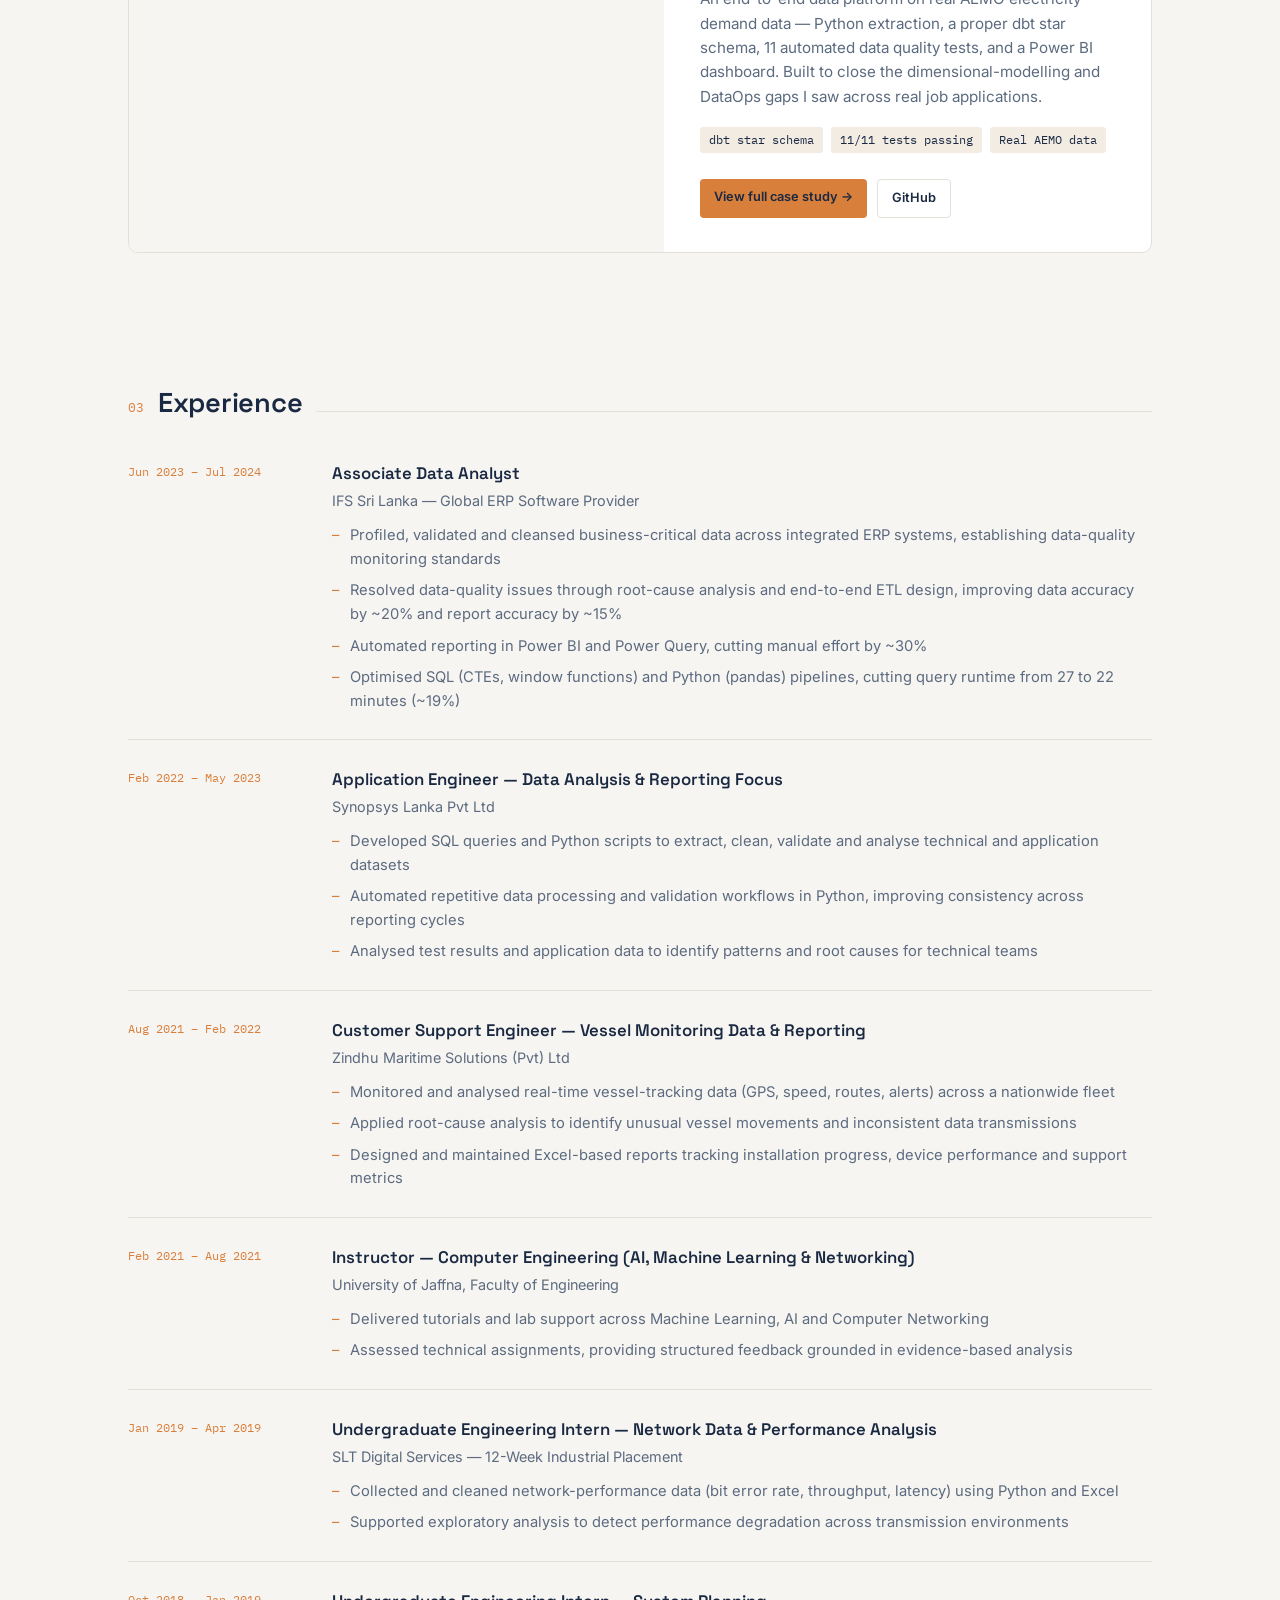
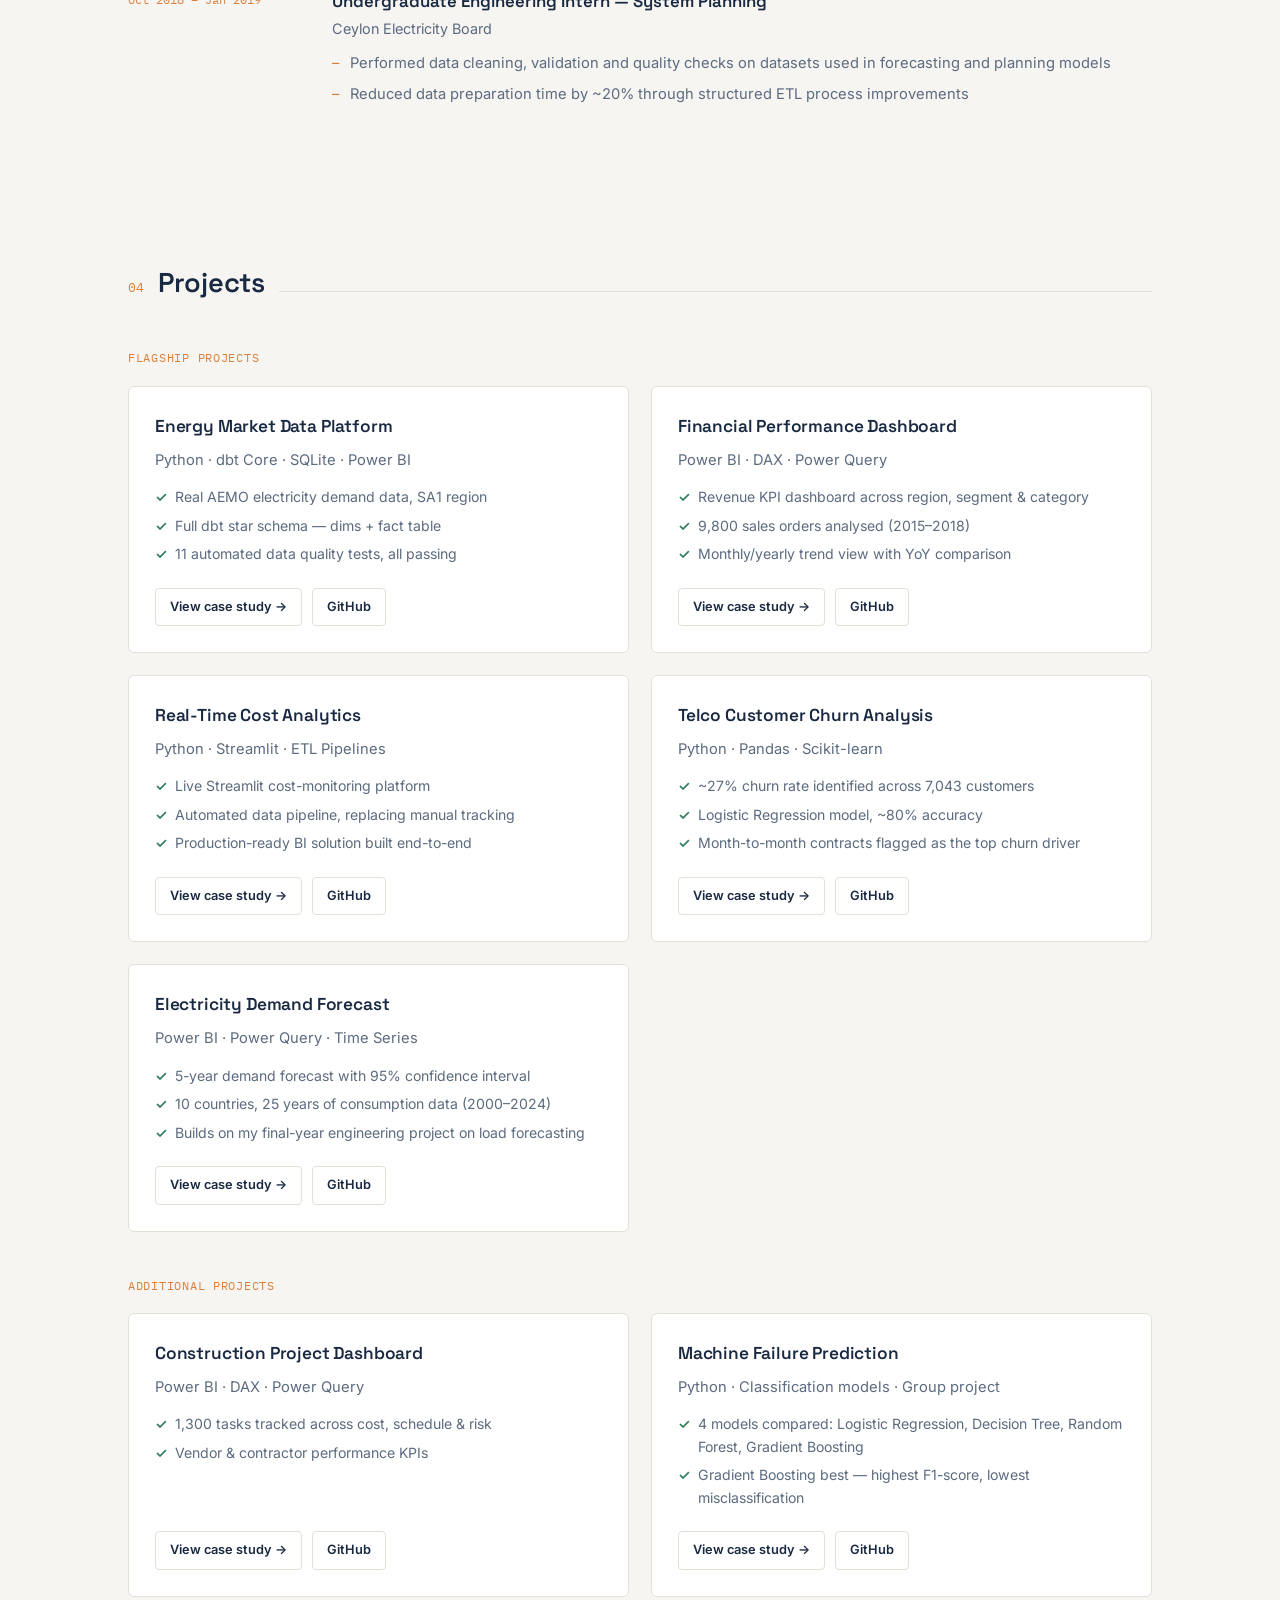
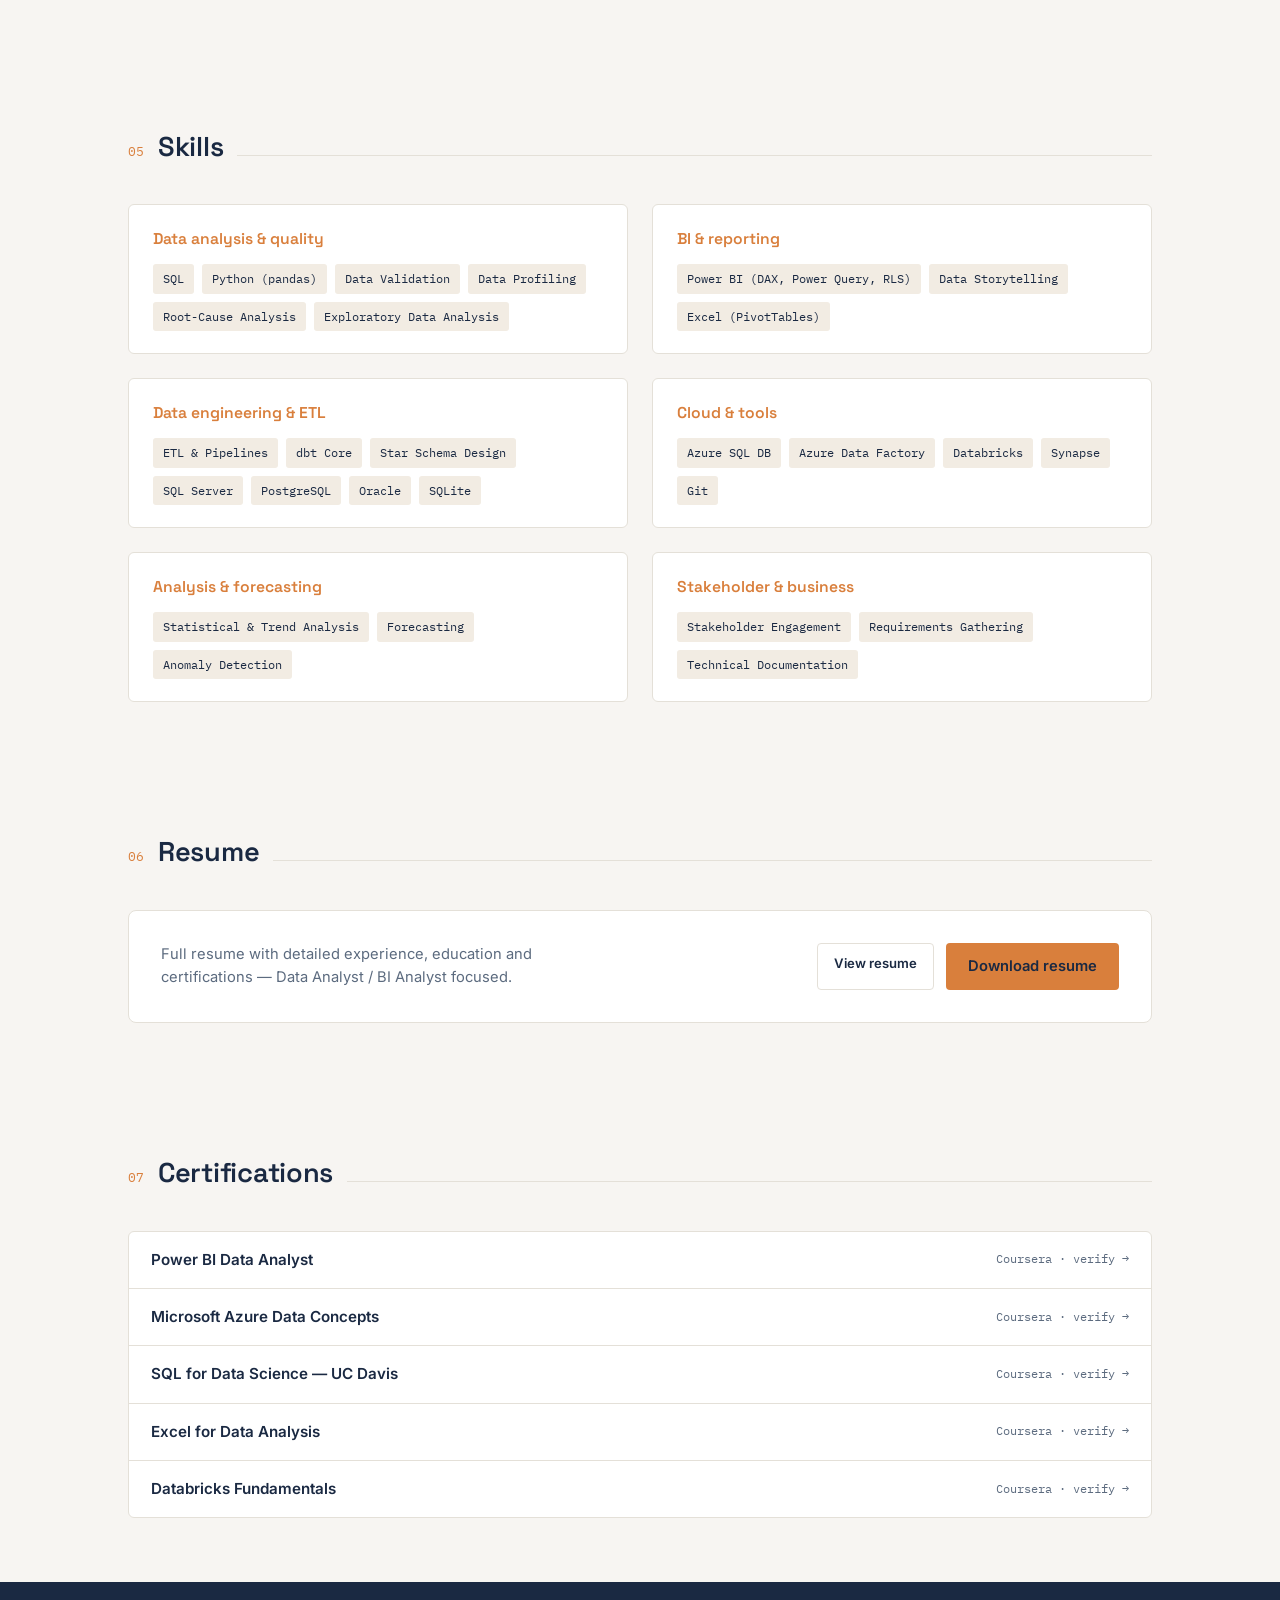
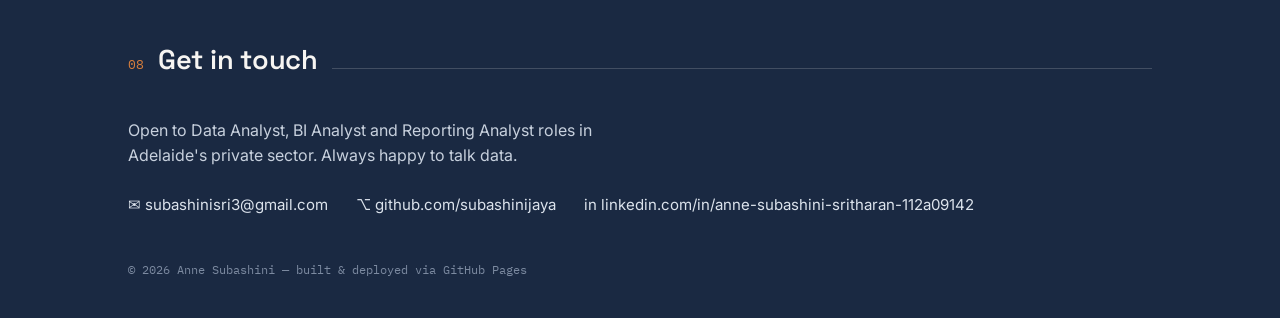
==== commit d9ead262: "Add files via upload" ====
--- a/index.html
+++ b/index.html
@@ -3,7 +3,7 @@
 <head>
 <meta charset="UTF-8">
 <meta name="viewport" content="width=device-width, initial-scale=1.0">
-<title>Anne Subashini Sritharan — Data & BI Analyst</title>
+<title>Anne Subashini — Data & BI Analyst</title>
 <meta name="description" content="Data Analyst portfolio — Power BI, Python, SQL, dimensional modelling. Adelaide, SA.">
 <link rel="preconnect" href="https://fonts.googleapis.com">
 <link href="https://fonts.googleapis.com/css2?family=Space+Grotesk:wght@400;500;600;700&family=Inter:wght@400;500;600&family=IBM+Plex+Mono:wght@400;500&display=swap" rel="stylesheet">
@@ -13,7 +13,7 @@
 
 <nav>
   <div class="wrap">
-    <a class="brand" href="#top">Anne&nbsp;Sritharan<span>.</span></a>
+    <a class="brand" href="#top">Anne&nbsp;Subashini<span>.</span></a>
     <div class="navlinks">
       <a href="#about">About</a>
       <a href="#experience">Experience</a>
@@ -30,7 +30,7 @@
   <div class="wrap">
     <div class="eyebrow">Data &amp; BI Analyst · Adelaide, SA</div>
     <h1>I turn messy operational data into decisions people actually act on.</h1>
-    <p class="hero-sub">Master of Data Analytics graduate with an electrical engineering foundation and three years in energy &amp; enterprise data roles across Sri Lanka. Now building Power BI, Python and SQL work in Adelaide.</p>
+    <p class="hero-sub">Engineering-trained Data &amp; BI Analyst with 3+ years across ERP, telecom, maritime and utility environments in Sri Lanka. Now building Power BI, Python, SQL and dbt work in Adelaide.</p>
     <div class="hero-tags">
       <span class="tag">Power BI</span>
       <span class="tag">Python</span>
@@ -65,15 +65,15 @@
       <div class="sec-head"><span class="sec-num">01</span><h2>About</h2><span class="sec-line"></span></div>
       <div class="about-grid">
         <div>
-          <p>I started in <strong>electrical &amp; electronic engineering</strong> at the University of Jaffna, then moved into data analytics through roles at <strong>IFS Sri Lanka</strong>, <strong>Virtusa</strong> and the <strong>Ceylon Electricity Board</strong> — three years spent turning grid and enterprise data into reports people relied on.</p>
+          <p>I started in <strong>electrical &amp; electronic engineering</strong> at the University of Jaffna, with a final-year project on electricity load demand forecasting. From there I moved through engineering-adjacent data roles — network performance analysis at <strong>SLT Digital Services</strong>, system planning at <strong>Ceylon Electricity Board</strong>, teaching AI/ML and networking at the <strong>University of Jaffna</strong>, vessel-tracking data analysis at <strong>Zindhu Maritime Solutions</strong>, and application data analysis at <strong>Synopsys Lanka</strong> — before landing in a dedicated Associate Data Analyst role at <strong>IFS Sri Lanka</strong>.</p>
           <p>In 2026 I completed a <strong>Master of Data Analytics</strong> in Melbourne and moved to Adelaide, where I'm now looking for my next Data Analyst, BI Analyst or Reporting Analyst role in the private sector.</p>
-          <p>I work mainly in <strong>Power BI, Python, SQL and Excel</strong>, and I'm currently building a dimensional-modelling project on the AEMO energy market — closing a gap I noticed while applying to utility-sector roles here.</p>
+          <p>I work mainly in <strong>Power BI, SQL, Python and dbt</strong>, and I'm currently building a dimensional-modelling project on the AEMO energy market — closing a gap I noticed while applying to utility-sector roles here.</p>
         </div>
         <dl class="facts">
           <div class="fact"><dt>Location</dt><dd>Adelaide, SA</dd></div>
           <div class="fact"><dt>Education</dt><dd>M. Data Analytics, MIT (Jul 2026)</dd></div>
           <div class="fact"><dt>Prior degree</dt><dd>BSc Electrical &amp; Electronic Eng., Univ. of Jaffna</dd></div>
-          <div class="fact"><dt>Experience</dt><dd>3+ yrs · IFS · Virtusa · Ceylon Electricity Board</dd></div>
+          <div class="fact"><dt>Experience</dt><dd>3+ yrs across ERP, telecom, maritime &amp; utility data roles</dd></div>
           <div class="fact"><dt>Work rights</dt><dd>Full, unrestricted (AU)</dd></div>
           <div class="fact"><dt>Focus</dt><dd>Data Analyst · BI Analyst · Reporting Analyst</dd></div>
         </dl>
@@ -85,18 +85,19 @@
     <div class="wrap">
       <div class="sec-head"><span class="sec-num">02</span><h2>Featured project</h2><span class="sec-line"></span></div>
       <div class="featured-box">
-        <img class="featured-img" src="https://raw.githubusercontent.com/subashinijaya/electricity-demand-forecast-dashboard/main/screenshot_forecast.png" alt="Electricity demand forecast dashboard">
+        <img class="featured-img" src="https://raw.githubusercontent.com/subashinijaya/energy-market-data-platform/main/screenshots/dashboard_overview.png" alt="Energy market data platform dashboard">
         <div class="featured-copy">
-          <div class="featured-label">Energy &amp; utility background</div>
-          <h3>Electricity Demand Forecast Dashboard</h3>
-          <p>A Power BI dashboard forecasting electricity demand across 10 countries and 25 years of data — the project that most directly draws on my Ceylon Electricity Board background in transmission system planning.</p>
+          <div class="featured-label">Flagship project · Energy &amp; utility background</div>
+          <h3>Energy Market Data Platform</h3>
+          <p>An end-to-end data platform on real AEMO electricity demand data — Python extraction, a proper dbt star schema, 11 automated data quality tests, and a Power BI dashboard. Built to close the dimensional-modelling and DataOps gaps I saw across real job applications.</p>
           <div class="stat-row">
-            <span class="stat">10 countries · 25 years</span>
-            <span class="stat">5-year forecast, 95% CI</span>
-          </div>
-          <div class="card-btns">
-            <a class="btn btn-primary btn-sm" href="projects/electricity-demand-forecast.html">View full case study →</a>
-            <a class="btn btn-outline btn-sm" href="https://github.com/subashinijaya/electricity-demand-forecast-dashboard" target="_blank" rel="noopener">GitHub</a>
+            <span class="stat">dbt star schema</span>
+            <span class="stat">11/11 tests passing</span>
+            <span class="stat">Real AEMO data</span>
+          </div>
+          <div class="card-btns">
+            <a class="btn btn-primary btn-sm" href="projects/energy-market-data-platform.html">View full case study →</a>
+            <a class="btn btn-outline btn-sm" href="https://github.com/subashinijaya/energy-market-data-platform" target="_blank" rel="noopener">GitHub</a>
           </div>
         </div>
       </div>
@@ -109,52 +110,77 @@
       <div class="xp-list">
 
         <div class="xp-item">
-          <div class="xp-dates">Jul 2023 – Jul 2024</div>
+          <div class="xp-dates">Jun 2023 – Jul 2024</div>
           <div>
             <div class="xp-role">Associate Data Analyst</div>
             <div class="xp-org">IFS Sri Lanka — Global ERP Software Provider</div>
             <ul>
-              <li>Profiled, validated and cleansed business-critical data across integrated enterprise systems, establishing data quality monitoring standards</li>
-              <li>Resolved data quality issues through root cause analysis and end-to-end ETL design, improving data accuracy by approximately 20%</li>
-              <li>Automated reporting with Power BI and Power Query workflows, cutting manual reporting effort by approximately 30%</li>
-            </ul>
-          </div>
-        </div>
-
-        <div class="xp-item">
-          <div class="xp-dates">Sep 2022 – Jul 2023</div>
-          <div>
-            <div class="xp-role">Junior Data Analyst</div>
-            <div class="xp-org">Virtusa</div>
-            <ul>
-              <li>Engineered complex SQL queries and Python scripts to extract, cleanse and analyse large datasets, improving reporting accuracy by approximately 15%</li>
-              <li>Reduced SQL query execution time from approximately 27 to 22 minutes (around 20%) by restructuring high-volume database queries</li>
-              <li>Contributed to ETL workflows and data pipeline development for clean, timely reporting data</li>
-            </ul>
-          </div>
-        </div>
-
-        <div class="xp-item">
-          <div class="xp-dates">Aug 2021 – Aug 2022</div>
-          <div>
-            <div class="xp-role">Junior Data Analyst – System Planning (Transmission Division)</div>
+              <li>Profiled, validated and cleansed business-critical data across integrated ERP systems, establishing data-quality monitoring standards</li>
+              <li>Resolved data-quality issues through root-cause analysis and end-to-end ETL design, improving data accuracy by ~20% and report accuracy by ~15%</li>
+              <li>Automated reporting in Power BI and Power Query, cutting manual effort by ~30%</li>
+              <li>Optimised SQL (CTEs, window functions) and Python (pandas) pipelines, cutting query runtime from 27 to 22 minutes (~19%)</li>
+            </ul>
+          </div>
+        </div>
+
+        <div class="xp-item">
+          <div class="xp-dates">Feb 2022 – May 2023</div>
+          <div>
+            <div class="xp-role">Application Engineer — Data Analysis &amp; Reporting Focus</div>
+            <div class="xp-org">Synopsys Lanka Pvt Ltd</div>
+            <ul>
+              <li>Developed SQL queries and Python scripts to extract, clean, validate and analyse technical and application datasets</li>
+              <li>Automated repetitive data processing and validation workflows in Python, improving consistency across reporting cycles</li>
+              <li>Analysed test results and application data to identify patterns and root causes for technical teams</li>
+            </ul>
+          </div>
+        </div>
+
+        <div class="xp-item">
+          <div class="xp-dates">Aug 2021 – Feb 2022</div>
+          <div>
+            <div class="xp-role">Customer Support Engineer — Vessel Monitoring Data &amp; Reporting</div>
+            <div class="xp-org">Zindhu Maritime Solutions (Pvt) Ltd</div>
+            <ul>
+              <li>Monitored and analysed real-time vessel-tracking data (GPS, speed, routes, alerts) across a nationwide fleet</li>
+              <li>Applied root-cause analysis to identify unusual vessel movements and inconsistent data transmissions</li>
+              <li>Designed and maintained Excel-based reports tracking installation progress, device performance and support metrics</li>
+            </ul>
+          </div>
+        </div>
+
+        <div class="xp-item">
+          <div class="xp-dates">Feb 2021 – Aug 2021</div>
+          <div>
+            <div class="xp-role">Instructor — Computer Engineering (AI, Machine Learning &amp; Networking)</div>
+            <div class="xp-org">University of Jaffna, Faculty of Engineering</div>
+            <ul>
+              <li>Delivered tutorials and lab support across Machine Learning, AI and Computer Networking</li>
+              <li>Assessed technical assignments, providing structured feedback grounded in evidence-based analysis</li>
+            </ul>
+          </div>
+        </div>
+
+        <div class="xp-item">
+          <div class="xp-dates">Jan 2019 – Apr 2019</div>
+          <div>
+            <div class="xp-role">Undergraduate Engineering Intern — Network Data &amp; Performance Analysis</div>
+            <div class="xp-org">SLT Digital Services — 12-Week Industrial Placement</div>
+            <ul>
+              <li>Collected and cleaned network-performance data (bit error rate, throughput, latency) using Python and Excel</li>
+              <li>Supported exploratory analysis to detect performance degradation across transmission environments</li>
+            </ul>
+          </div>
+        </div>
+
+        <div class="xp-item">
+          <div class="xp-dates">Oct 2018 – Jan 2019</div>
+          <div>
+            <div class="xp-role">Undergraduate Engineering Intern — System Planning</div>
             <div class="xp-org">Ceylon Electricity Board</div>
             <ul>
-              <li>Maintained the integrity and accuracy of critical engineering datasets through ongoing validation and quality checks</li>
-              <li>Improved demand prediction accuracy by approximately 10–15% by developing time series forecasting models</li>
-              <li>Prepared structured technical reports that directly supported senior engineers' capacity-planning decisions</li>
-            </ul>
-          </div>
-        </div>
-
-        <div class="xp-item">
-          <div class="xp-dates">Feb 2021 – Aug 2021</div>
-          <div>
-            <div class="xp-role">Data Analyst Intern – System Planning</div>
-            <div class="xp-org">Ceylon Electricity Board</div>
-            <ul>
               <li>Performed data cleaning, validation and quality checks on datasets used in forecasting and planning models</li>
-              <li>Reduced data preparation time by approximately 20% through structured ETL process improvements</li>
+              <li>Reduced data preparation time by ~20% through structured ETL process improvements</li>
             </ul>
           </div>
         </div>
@@ -169,6 +195,20 @@
 
       <div class="projects-eyebrow">Flagship projects</div>
       <div class="grid">
+
+        <div class="card">
+          <h3>Energy Market Data Platform</h3>
+          <p>Python · dbt Core · SQLite · Power BI</p>
+          <ul class="card-checks">
+            <li>Real AEMO electricity demand data, SA1 region</li>
+            <li>Full dbt star schema — dims + fact table</li>
+            <li>11 automated data quality tests, all passing</li>
+          </ul>
+          <div class="card-btns">
+            <a class="btn btn-outline btn-sm" href="projects/energy-market-data-platform.html">View case study →</a>
+            <a class="btn btn-outline btn-sm" href="https://github.com/subashinijaya/energy-market-data-platform" target="_blank" rel="noopener">GitHub</a>
+          </div>
+        </div>
 
         <div class="card">
           <h3>Financial Performance Dashboard</h3>
@@ -218,7 +258,7 @@
           <ul class="card-checks">
             <li>5-year demand forecast with 95% confidence interval</li>
             <li>10 countries, 25 years of consumption data (2000–2024)</li>
-            <li>Renewable share vs fossil dependency comparison</li>
+            <li>Builds on my final-year engineering project on load forecasting</li>
           </ul>
           <div class="card-btns">
             <a class="btn btn-outline btn-sm" href="projects/electricity-demand-forecast.html">View case study →</a>
@@ -266,33 +306,47 @@
       <div class="sec-head"><span class="sec-num">05</span><h2>Skills</h2><span class="sec-line"></span></div>
       <div class="skills-grid">
         <div class="skill-card">
-          <h4>Data analysis</h4>
-          <div class="skill-tags">
-            <span class="skill-tag">SQL</span><span class="skill-tag">Python</span>
-            <span class="skill-tag">Data Cleansing</span><span class="skill-tag">Data Profiling</span>
-            <span class="skill-tag">Root Cause Analysis</span><span class="skill-tag">Statistical Analysis</span>
+          <h4>Data analysis &amp; quality</h4>
+          <div class="skill-tags">
+            <span class="skill-tag">SQL</span><span class="skill-tag">Python (pandas)</span>
+            <span class="skill-tag">Data Validation</span><span class="skill-tag">Data Profiling</span>
+            <span class="skill-tag">Root-Cause Analysis</span><span class="skill-tag">Exploratory Data Analysis</span>
           </div>
         </div>
         <div class="skill-card">
           <h4>BI &amp; reporting</h4>
           <div class="skill-tags">
-            <span class="skill-tag">Power BI</span><span class="skill-tag">DAX</span>
-            <span class="skill-tag">Power Query</span><span class="skill-tag">Data Storytelling</span>
-            <span class="skill-tag">Excel (PivotTables)</span>
-          </div>
-        </div>
-        <div class="skill-card">
-          <h4>Data management</h4>
-          <div class="skill-tags">
-            <span class="skill-tag">ETL &amp; Pipelines</span><span class="skill-tag">Data Modelling</span>
-            <span class="skill-tag">Source System Integration</span><span class="skill-tag">Requirements Gathering</span>
-          </div>
-        </div>
-        <div class="skill-card">
-          <h4>Business skills</h4>
-          <div class="skill-tags">
-            <span class="skill-tag">Stakeholder Engagement</span><span class="skill-tag">Technical Documentation</span>
-            <span class="skill-tag">Cross-functional Collaboration</span><span class="skill-tag">Business Insight</span>
+            <span class="skill-tag">Power BI (DAX, Power Query, RLS)</span>
+            <span class="skill-tag">Data Storytelling</span><span class="skill-tag">Excel (PivotTables)</span>
+          </div>
+        </div>
+        <div class="skill-card">
+          <h4>Data engineering &amp; ETL</h4>
+          <div class="skill-tags">
+            <span class="skill-tag">ETL &amp; Pipelines</span><span class="skill-tag">dbt Core</span>
+            <span class="skill-tag">Star Schema Design</span><span class="skill-tag">SQL Server</span>
+            <span class="skill-tag">PostgreSQL</span><span class="skill-tag">Oracle</span><span class="skill-tag">SQLite</span>
+          </div>
+        </div>
+        <div class="skill-card">
+          <h4>Cloud &amp; tools</h4>
+          <div class="skill-tags">
+            <span class="skill-tag">Azure SQL DB</span><span class="skill-tag">Azure Data Factory</span>
+            <span class="skill-tag">Databricks</span><span class="skill-tag">Synapse</span><span class="skill-tag">Git</span>
+          </div>
+        </div>
+        <div class="skill-card">
+          <h4>Analysis &amp; forecasting</h4>
+          <div class="skill-tags">
+            <span class="skill-tag">Statistical &amp; Trend Analysis</span><span class="skill-tag">Forecasting</span>
+            <span class="skill-tag">Anomaly Detection</span>
+          </div>
+        </div>
+        <div class="skill-card">
+          <h4>Stakeholder &amp; business</h4>
+          <div class="skill-tags">
+            <span class="skill-tag">Stakeholder Engagement</span><span class="skill-tag">Requirements Gathering</span>
+            <span class="skill-tag">Technical Documentation</span>
           </div>
         </div>
       </div>
@@ -345,7 +399,7 @@
       <a class="contact-item" href="https://github.com/subashinijaya" target="_blank" rel="noopener">⌥ github.com/subashinijaya</a>
       <a class="contact-item" href="https://linkedin.com/in/anne-subashini-sritharan-112a09142" target="_blank" rel="noopener">in linkedin.com/in/anne-subashini-sritharan-112a09142</a>
     </div>
-    <div class="foot-note">© 2026 Anne Subashini Sritharan — built &amp; deployed via GitHub Pages</div>
+    <div class="foot-note">© 2026 Anne Subashini — built &amp; deployed via GitHub Pages</div>
   </div>
 </footer>
 
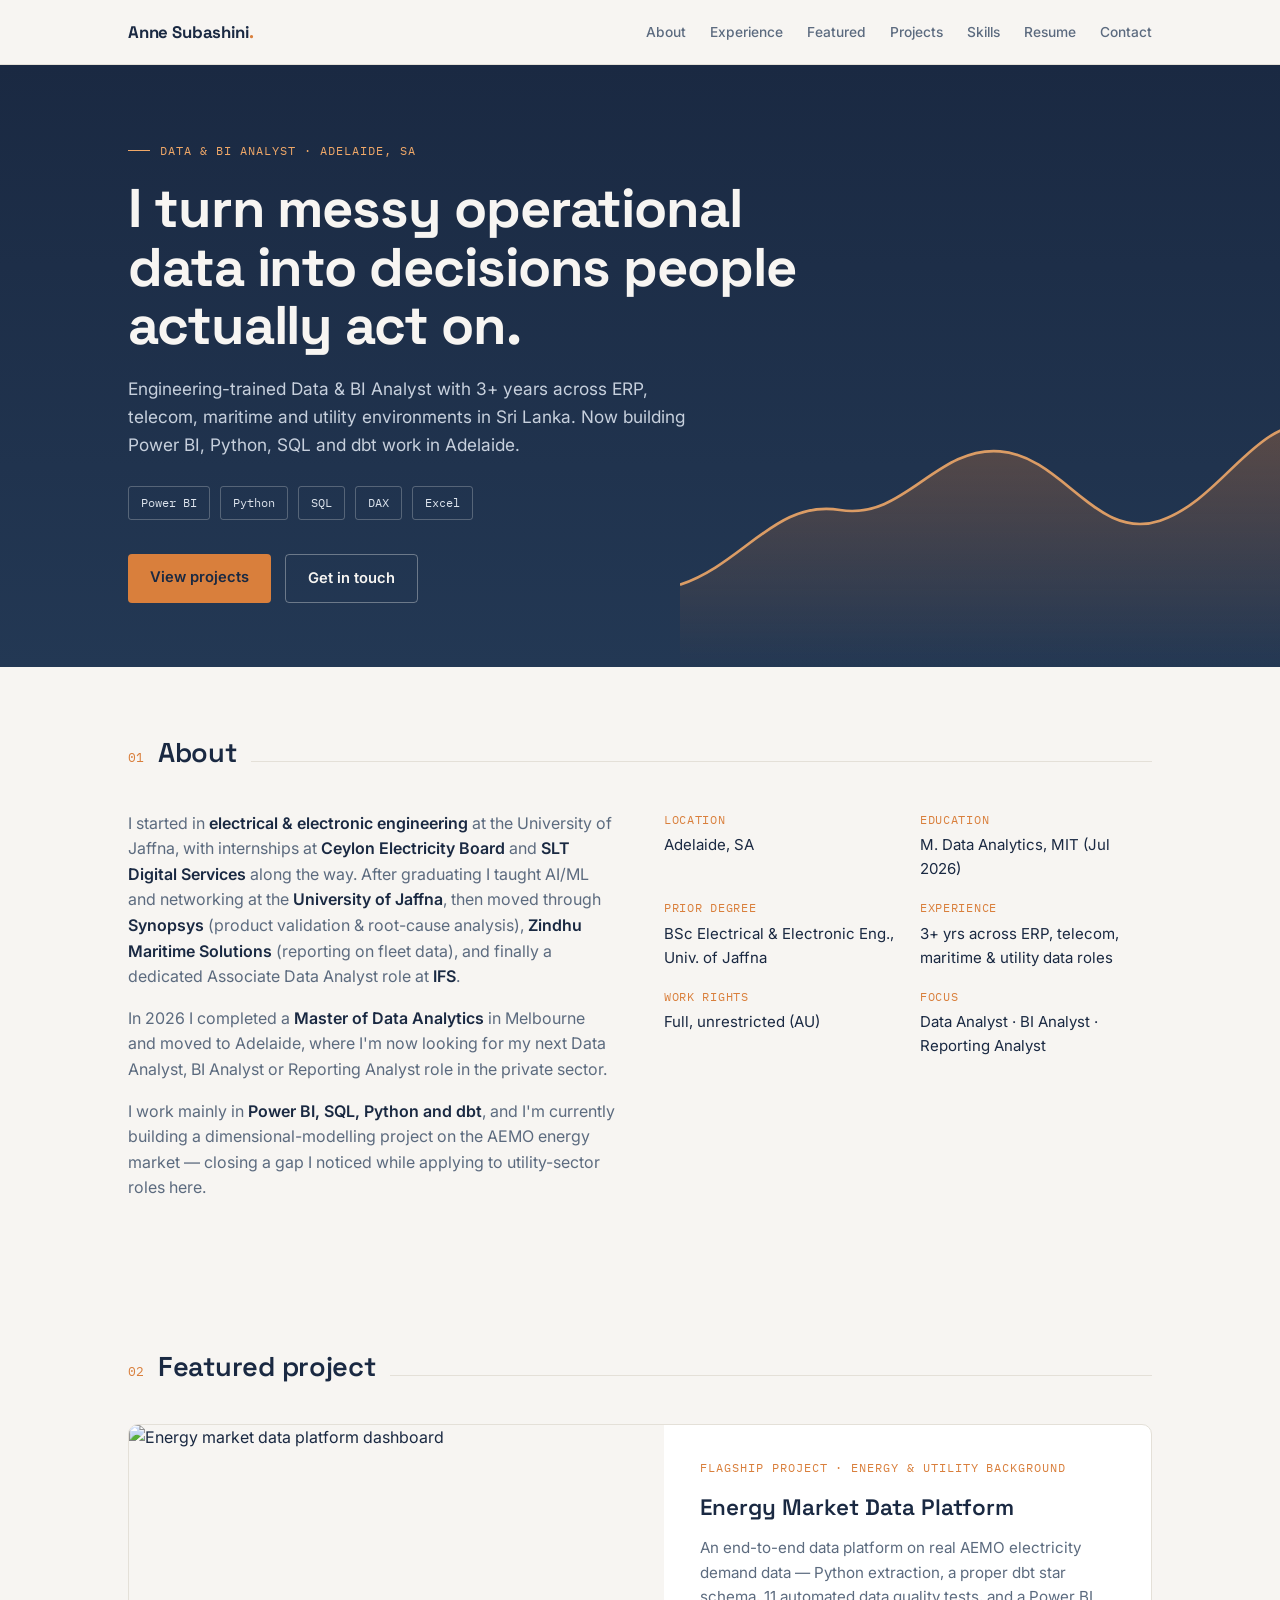
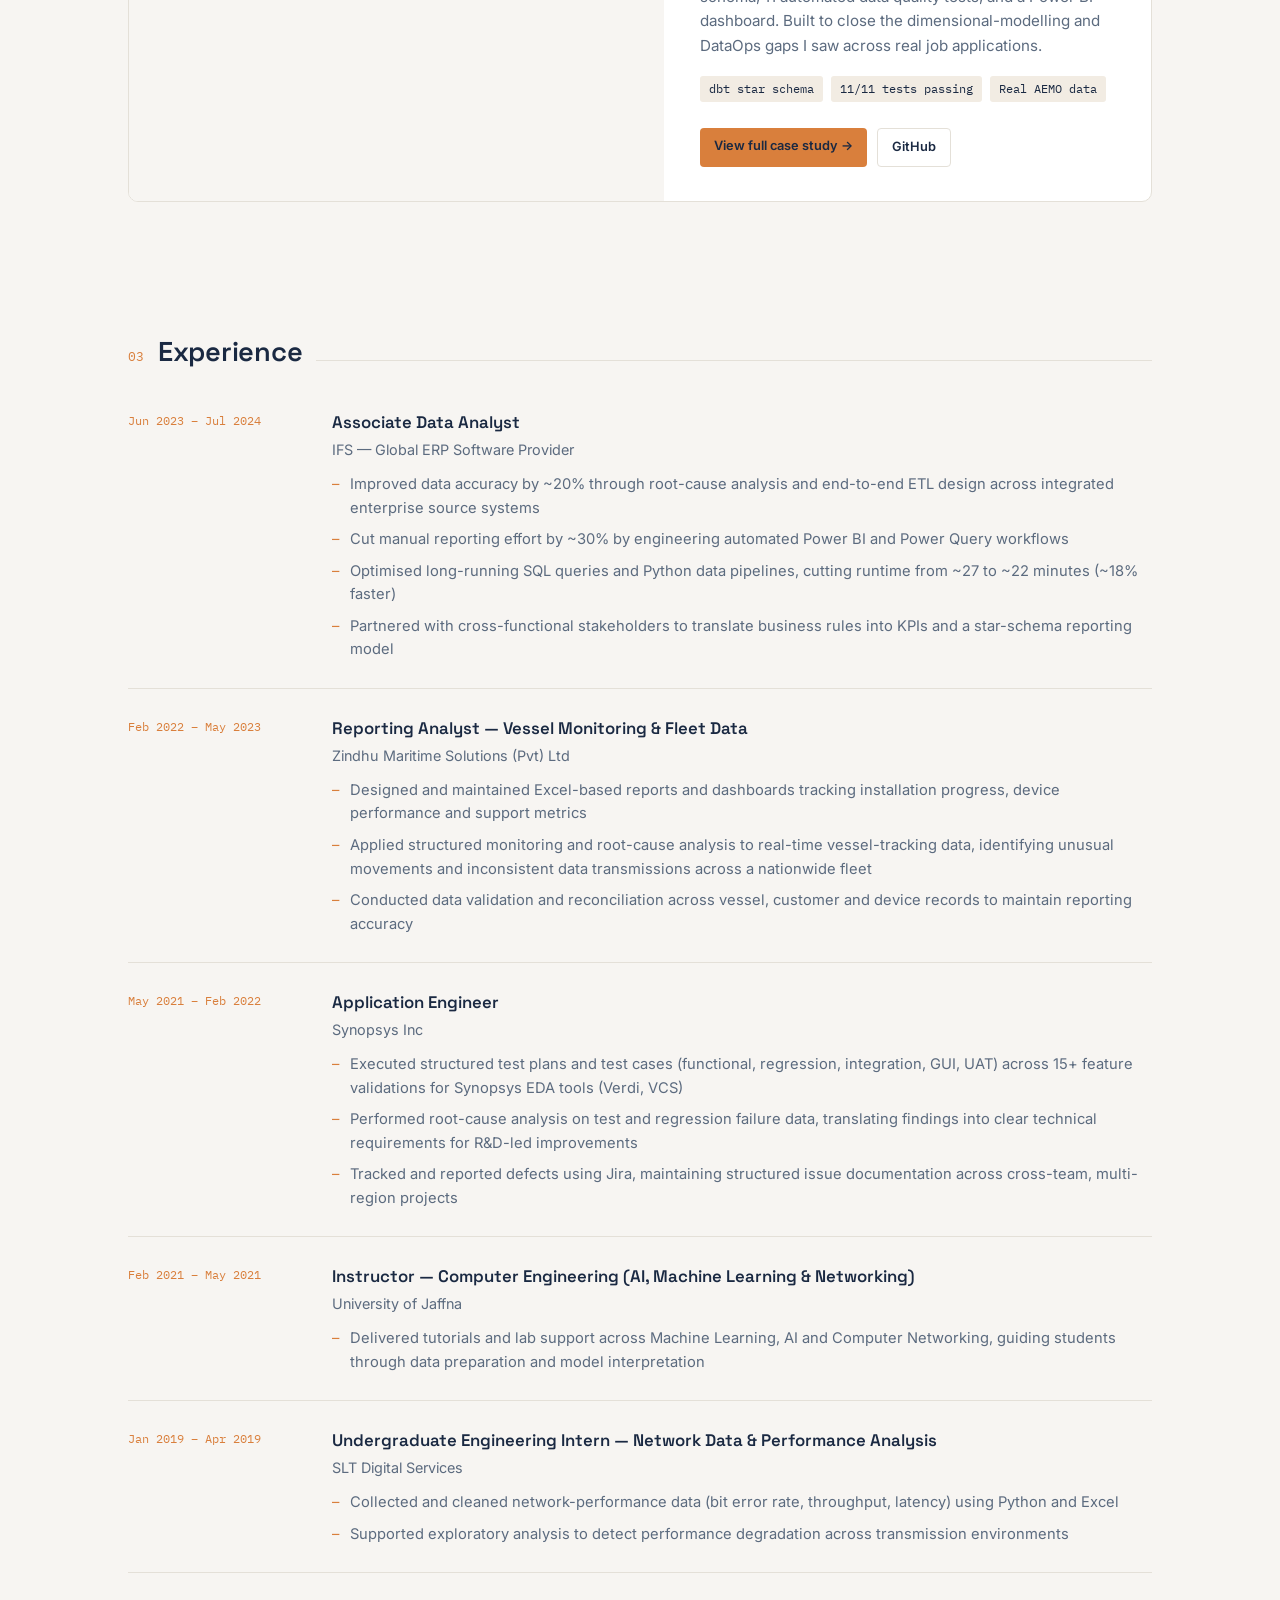
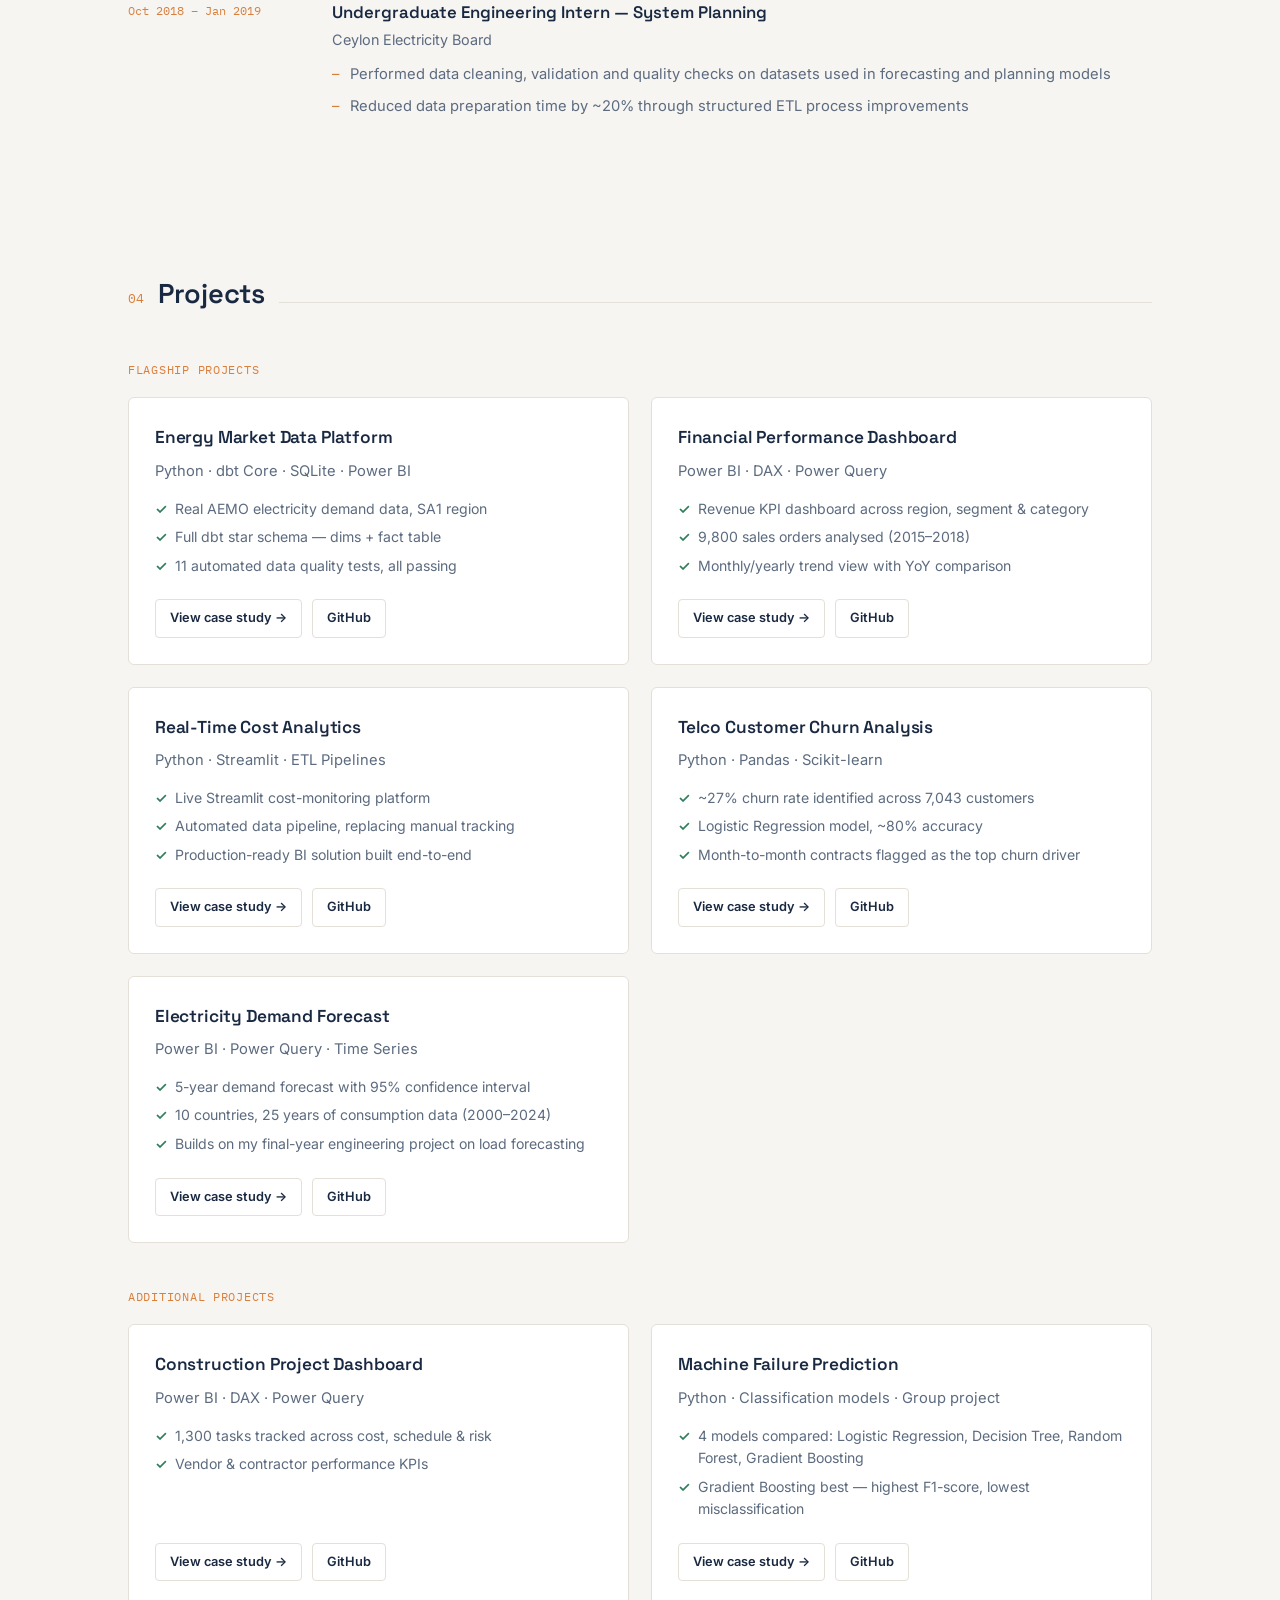
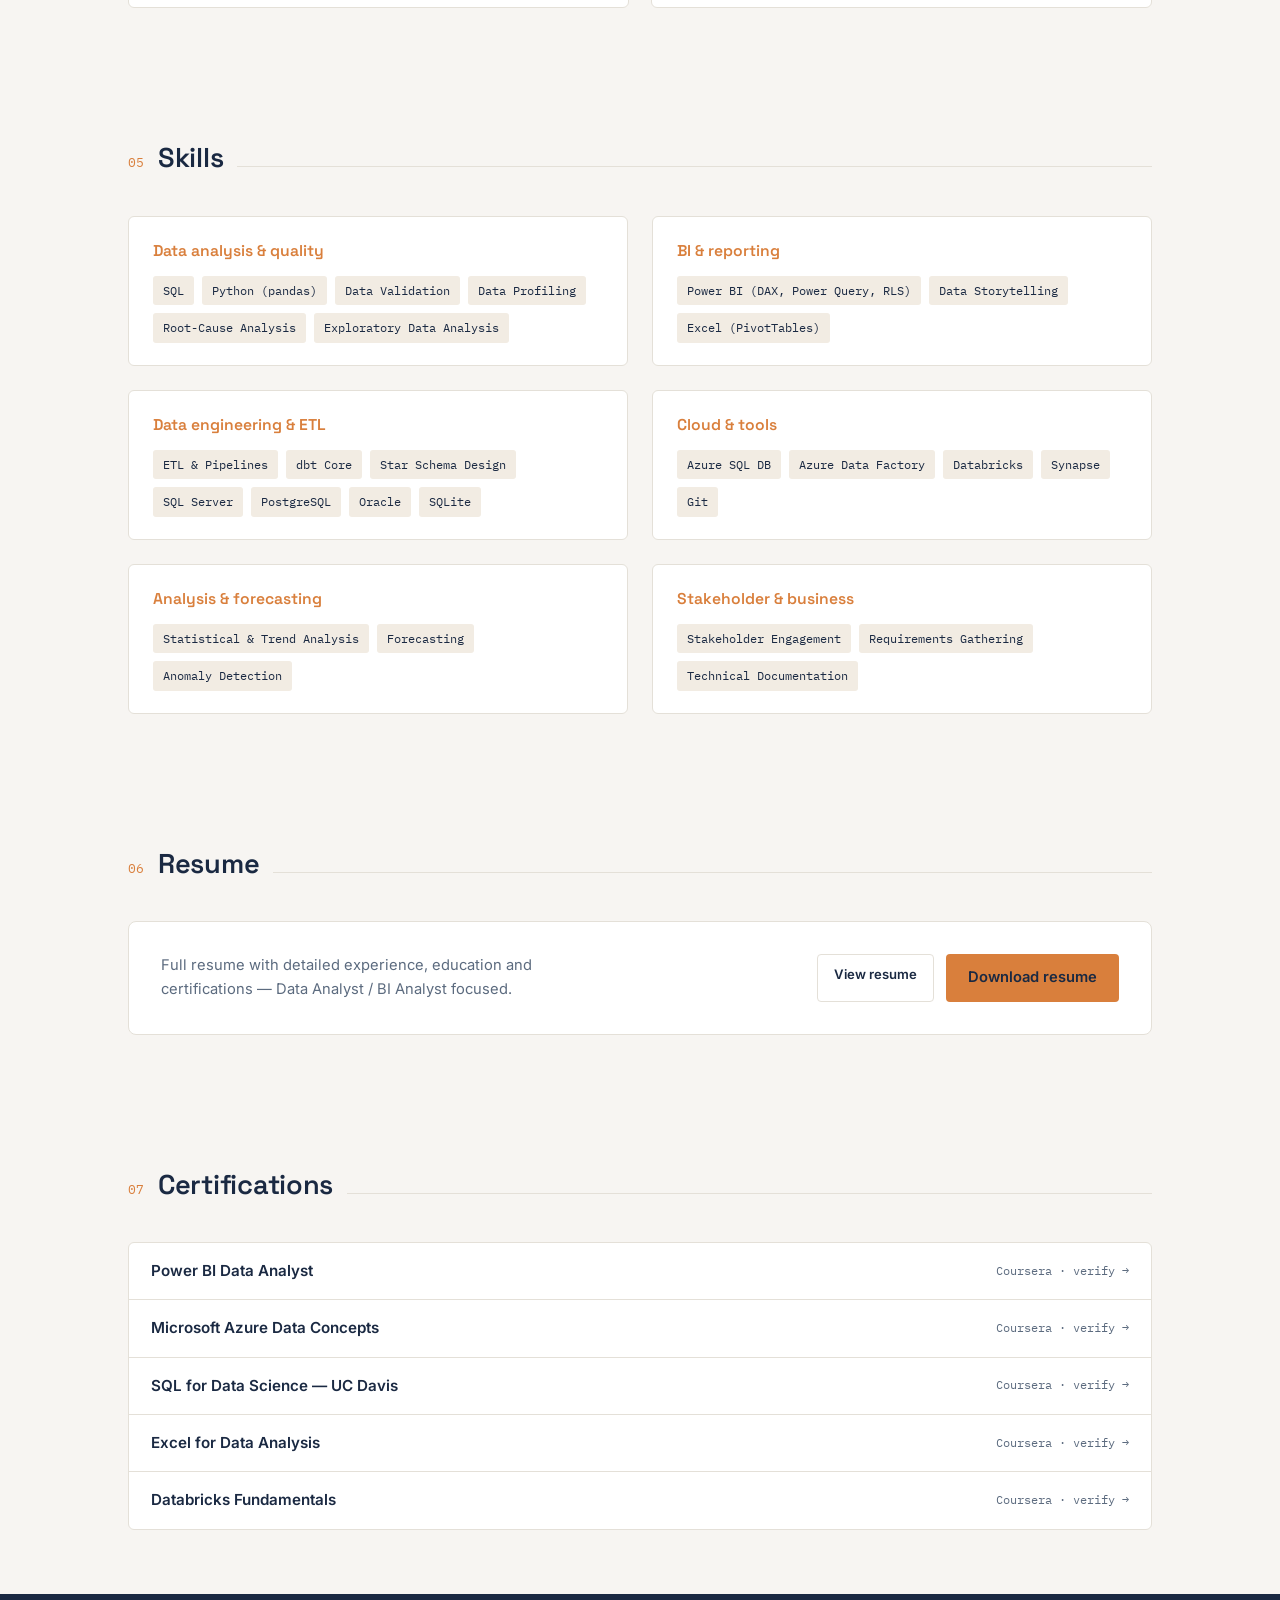
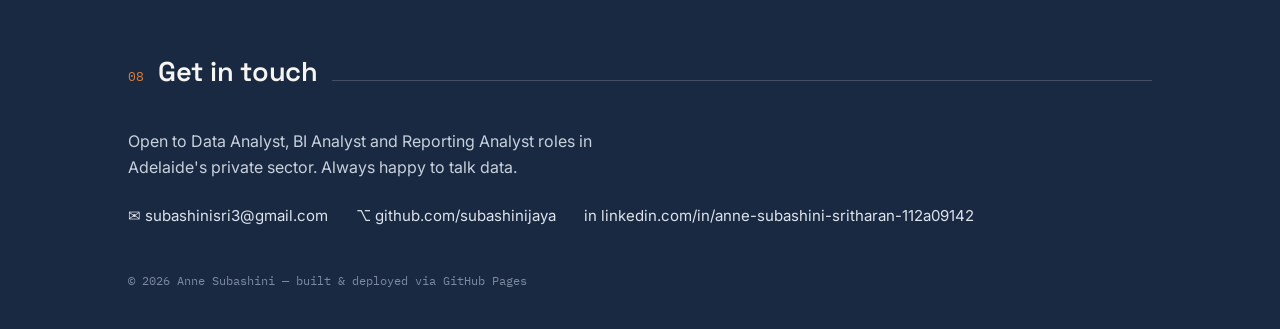
==== commit 86b78818: "Add files via upload" ====
--- a/index.html
+++ b/index.html
@@ -65,7 +65,7 @@
       <div class="sec-head"><span class="sec-num">01</span><h2>About</h2><span class="sec-line"></span></div>
       <div class="about-grid">
         <div>
-          <p>I started in <strong>electrical &amp; electronic engineering</strong> at the University of Jaffna, with a final-year project on electricity load demand forecasting. From there I moved through engineering-adjacent data roles — network performance analysis at <strong>SLT Digital Services</strong>, system planning at <strong>Ceylon Electricity Board</strong>, teaching AI/ML and networking at the <strong>University of Jaffna</strong>, vessel-tracking data analysis at <strong>Zindhu Maritime Solutions</strong>, and application data analysis at <strong>Synopsys Lanka</strong> — before landing in a dedicated Associate Data Analyst role at <strong>IFS Sri Lanka</strong>.</p>
+          <p>I started in <strong>electrical &amp; electronic engineering</strong> at the University of Jaffna, with internships at <strong>Ceylon Electricity Board</strong> and <strong>SLT Digital Services</strong> along the way. After graduating I taught AI/ML and networking at the <strong>University of Jaffna</strong>, then moved through <strong>Synopsys</strong> (product validation &amp; root-cause analysis), <strong>Zindhu Maritime Solutions</strong> (reporting on fleet data), and finally a dedicated Associate Data Analyst role at <strong>IFS</strong>.</p>
           <p>In 2026 I completed a <strong>Master of Data Analytics</strong> in Melbourne and moved to Adelaide, where I'm now looking for my next Data Analyst, BI Analyst or Reporting Analyst role in the private sector.</p>
           <p>I work mainly in <strong>Power BI, SQL, Python and dbt</strong>, and I'm currently building a dimensional-modelling project on the AEMO energy market — closing a gap I noticed while applying to utility-sector roles here.</p>
         </div>
@@ -113,12 +113,12 @@
           <div class="xp-dates">Jun 2023 – Jul 2024</div>
           <div>
             <div class="xp-role">Associate Data Analyst</div>
-            <div class="xp-org">IFS Sri Lanka — Global ERP Software Provider</div>
-            <ul>
-              <li>Profiled, validated and cleansed business-critical data across integrated ERP systems, establishing data-quality monitoring standards</li>
-              <li>Resolved data-quality issues through root-cause analysis and end-to-end ETL design, improving data accuracy by ~20% and report accuracy by ~15%</li>
-              <li>Automated reporting in Power BI and Power Query, cutting manual effort by ~30%</li>
-              <li>Optimised SQL (CTEs, window functions) and Python (pandas) pipelines, cutting query runtime from 27 to 22 minutes (~19%)</li>
+            <div class="xp-org">IFS — Global ERP Software Provider</div>
+            <ul>
+              <li>Improved data accuracy by ~20% through root-cause analysis and end-to-end ETL design across integrated enterprise source systems</li>
+              <li>Cut manual reporting effort by ~30% by engineering automated Power BI and Power Query workflows</li>
+              <li>Optimised long-running SQL queries and Python data pipelines, cutting runtime from ~27 to ~22 minutes (~18% faster)</li>
+              <li>Partnered with cross-functional stakeholders to translate business rules into KPIs and a star-schema reporting model</li>
             </ul>
           </div>
         </div>
@@ -126,37 +126,36 @@
         <div class="xp-item">
           <div class="xp-dates">Feb 2022 – May 2023</div>
           <div>
-            <div class="xp-role">Application Engineer — Data Analysis &amp; Reporting Focus</div>
-            <div class="xp-org">Synopsys Lanka Pvt Ltd</div>
-            <ul>
-              <li>Developed SQL queries and Python scripts to extract, clean, validate and analyse technical and application datasets</li>
-              <li>Automated repetitive data processing and validation workflows in Python, improving consistency across reporting cycles</li>
-              <li>Analysed test results and application data to identify patterns and root causes for technical teams</li>
-            </ul>
-          </div>
-        </div>
-
-        <div class="xp-item">
-          <div class="xp-dates">Aug 2021 – Feb 2022</div>
-          <div>
-            <div class="xp-role">Customer Support Engineer — Vessel Monitoring Data &amp; Reporting</div>
+            <div class="xp-role">Reporting Analyst — Vessel Monitoring &amp; Fleet Data</div>
             <div class="xp-org">Zindhu Maritime Solutions (Pvt) Ltd</div>
             <ul>
-              <li>Monitored and analysed real-time vessel-tracking data (GPS, speed, routes, alerts) across a nationwide fleet</li>
-              <li>Applied root-cause analysis to identify unusual vessel movements and inconsistent data transmissions</li>
-              <li>Designed and maintained Excel-based reports tracking installation progress, device performance and support metrics</li>
-            </ul>
-          </div>
-        </div>
-
-        <div class="xp-item">
-          <div class="xp-dates">Feb 2021 – Aug 2021</div>
+              <li>Designed and maintained Excel-based reports and dashboards tracking installation progress, device performance and support metrics</li>
+              <li>Applied structured monitoring and root-cause analysis to real-time vessel-tracking data, identifying unusual movements and inconsistent data transmissions across a nationwide fleet</li>
+              <li>Conducted data validation and reconciliation across vessel, customer and device records to maintain reporting accuracy</li>
+            </ul>
+          </div>
+        </div>
+
+        <div class="xp-item">
+          <div class="xp-dates">May 2021 – Feb 2022</div>
+          <div>
+            <div class="xp-role">Application Engineer</div>
+            <div class="xp-org">Synopsys Inc</div>
+            <ul>
+              <li>Executed structured test plans and test cases (functional, regression, integration, GUI, UAT) across 15+ feature validations for Synopsys EDA tools (Verdi, VCS)</li>
+              <li>Performed root-cause analysis on test and regression failure data, translating findings into clear technical requirements for R&amp;D-led improvements</li>
+              <li>Tracked and reported defects using Jira, maintaining structured issue documentation across cross-team, multi-region projects</li>
+            </ul>
+          </div>
+        </div>
+
+        <div class="xp-item">
+          <div class="xp-dates">Feb 2021 – May 2021</div>
           <div>
             <div class="xp-role">Instructor — Computer Engineering (AI, Machine Learning &amp; Networking)</div>
-            <div class="xp-org">University of Jaffna, Faculty of Engineering</div>
-            <ul>
-              <li>Delivered tutorials and lab support across Machine Learning, AI and Computer Networking</li>
-              <li>Assessed technical assignments, providing structured feedback grounded in evidence-based analysis</li>
+            <div class="xp-org">University of Jaffna</div>
+            <ul>
+              <li>Delivered tutorials and lab support across Machine Learning, AI and Computer Networking, guiding students through data preparation and model interpretation</li>
             </ul>
           </div>
         </div>
@@ -165,7 +164,7 @@
           <div class="xp-dates">Jan 2019 – Apr 2019</div>
           <div>
             <div class="xp-role">Undergraduate Engineering Intern — Network Data &amp; Performance Analysis</div>
-            <div class="xp-org">SLT Digital Services — 12-Week Industrial Placement</div>
+            <div class="xp-org">SLT Digital Services</div>
             <ul>
               <li>Collected and cleaned network-performance data (bit error rate, throughput, latency) using Python and Excel</li>
               <li>Supported exploratory analysis to detect performance degradation across transmission environments</li>
